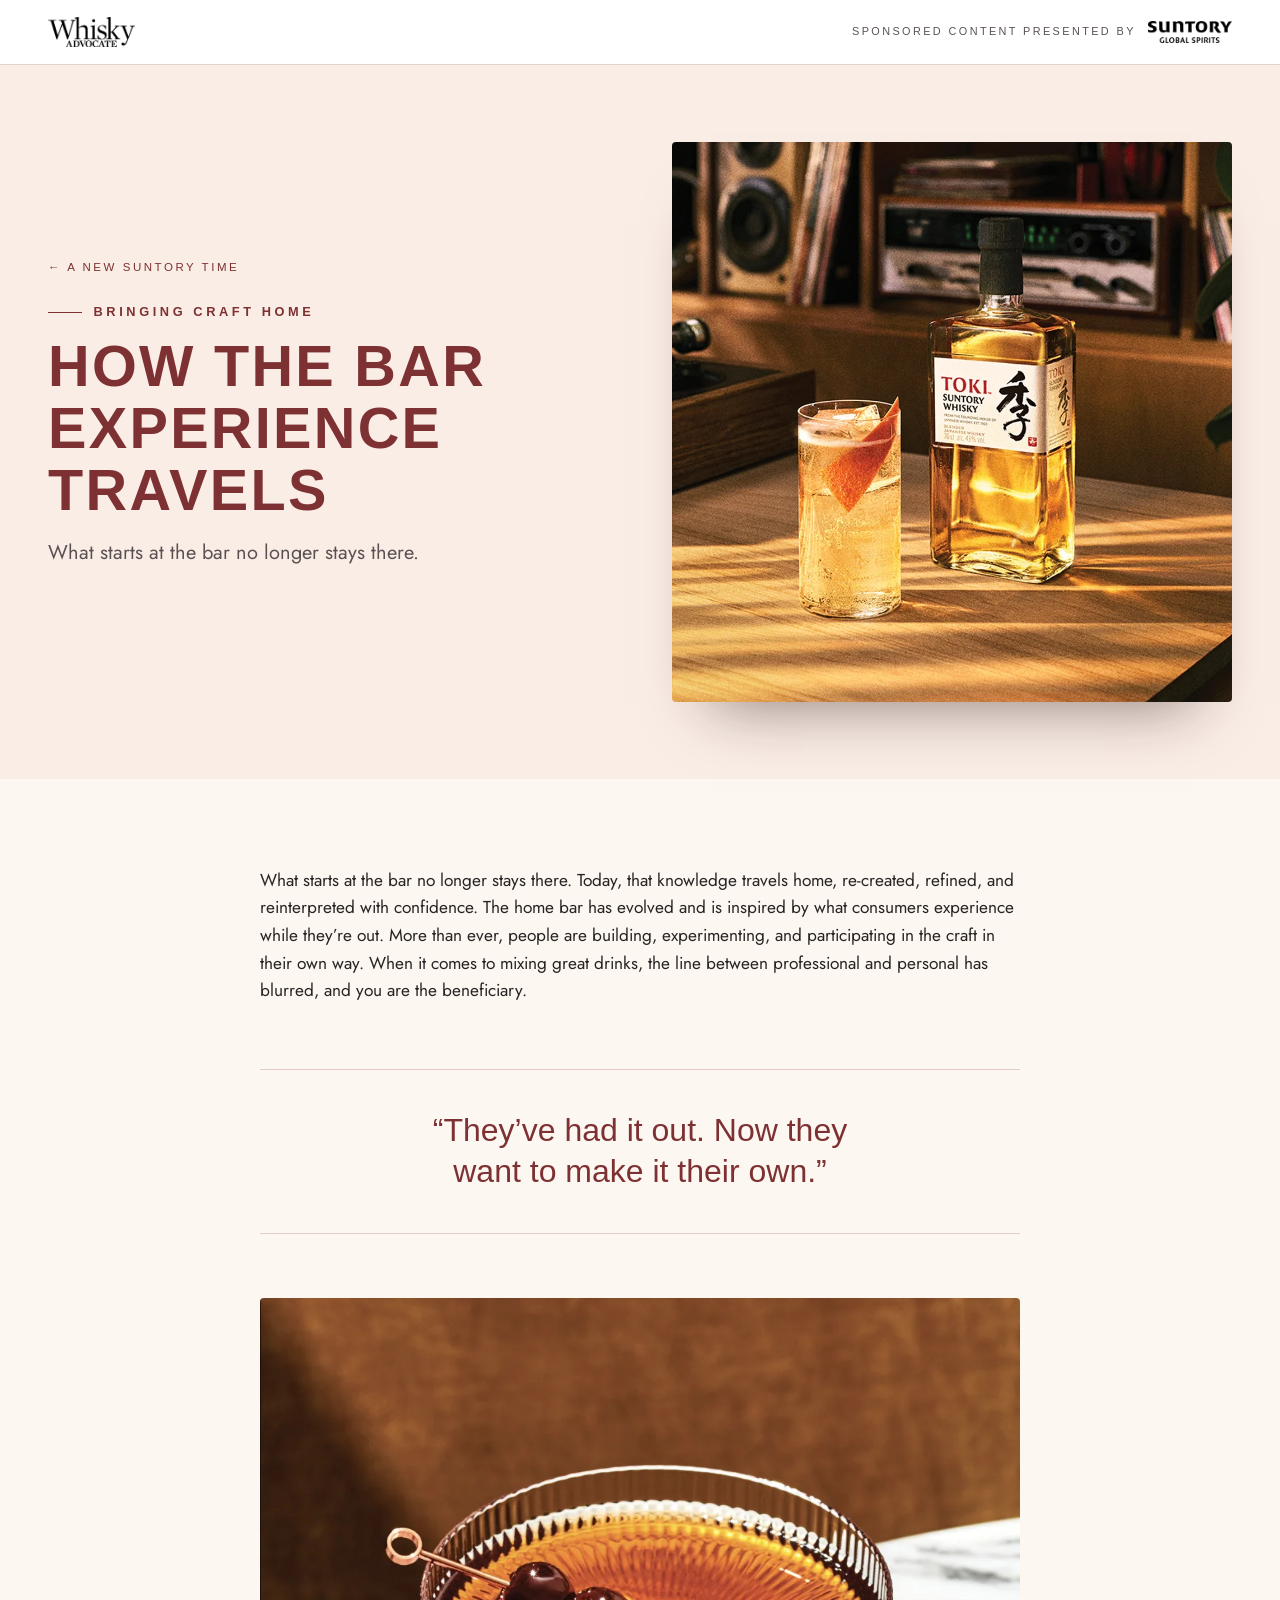
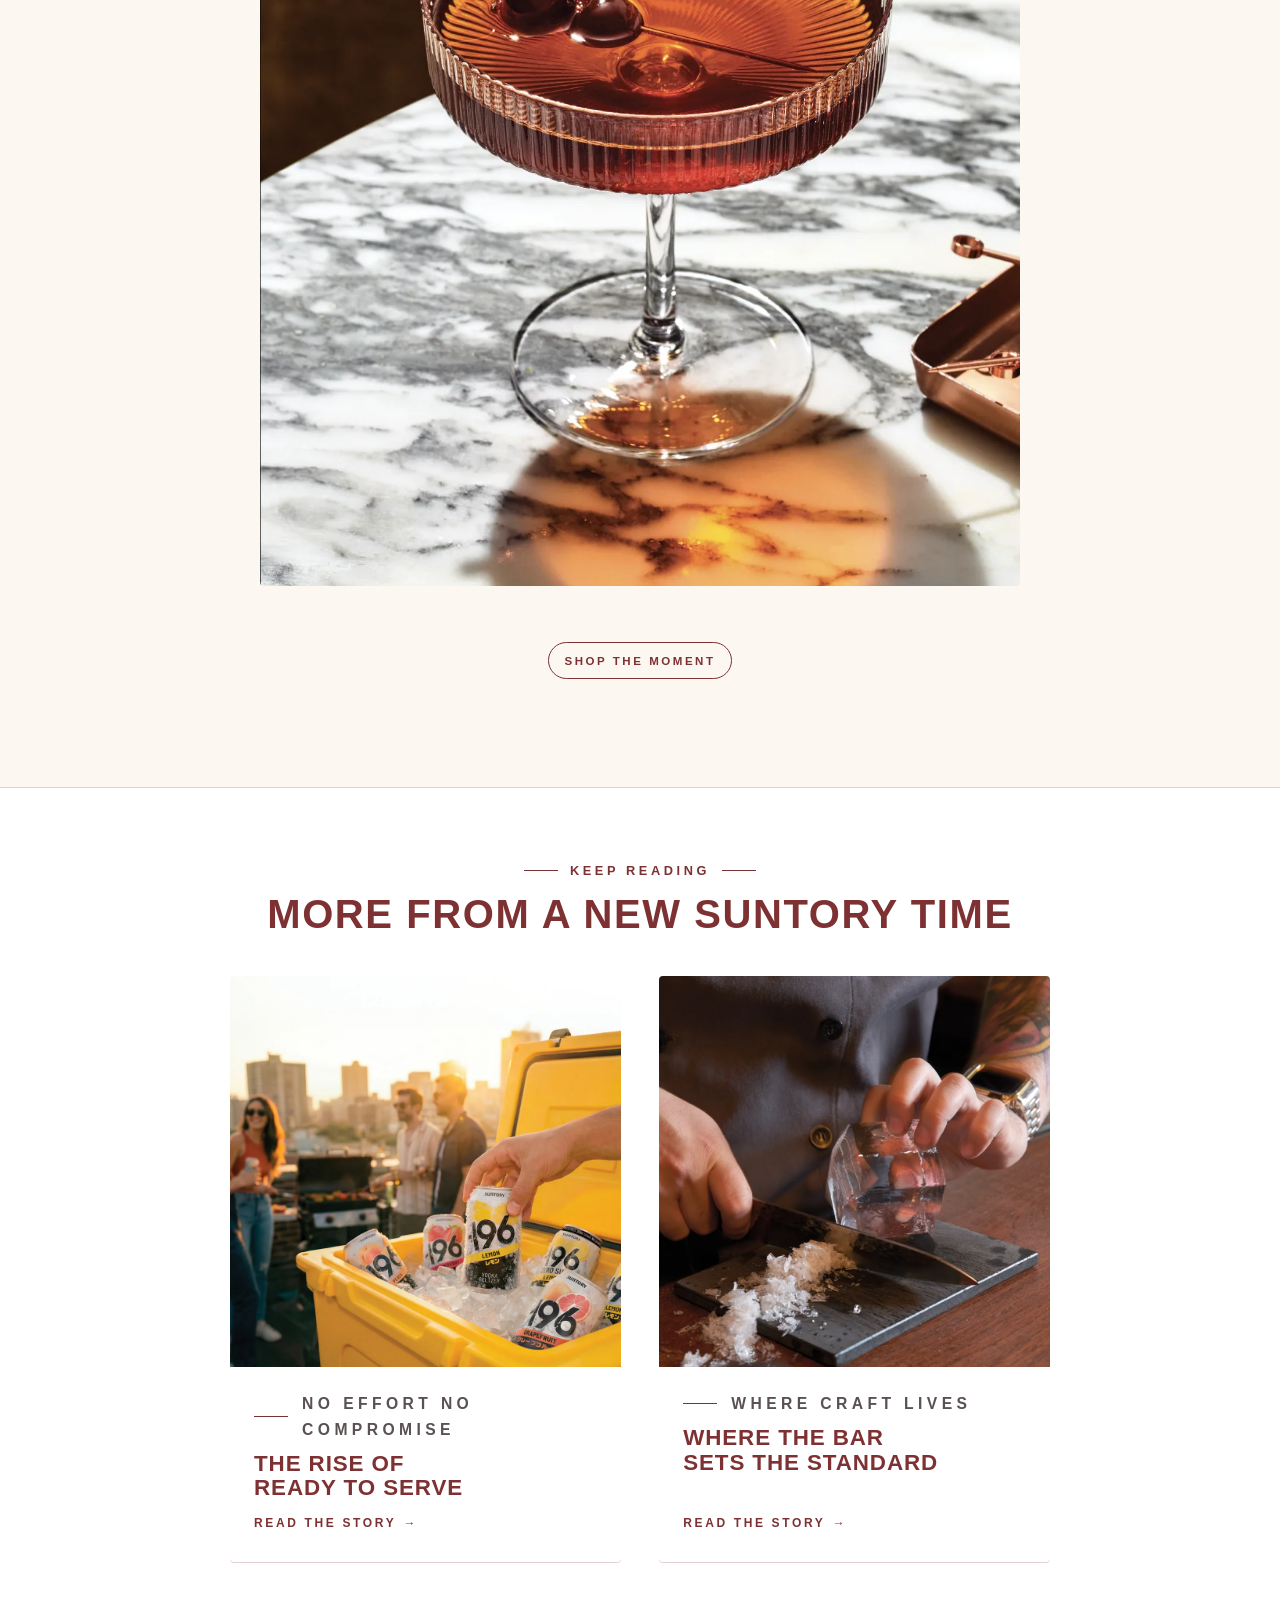
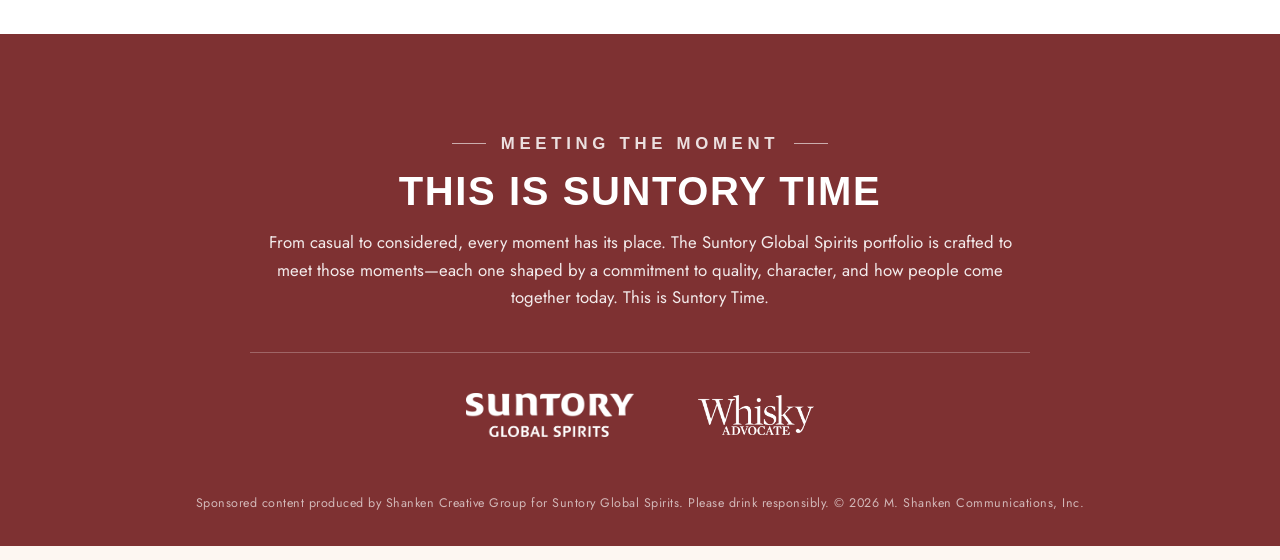
==== articles/bringing-craft-home.html @ 34906e26 "Build A New Suntory Time digital special feature for Whisky Advocate Static site for the Suntory Glo" ====
<!DOCTYPE html>
<html lang="en">
<head>
  <meta charset="utf-8">
  <meta name="viewport" content="width=device-width, initial-scale=1">
  <title>Bringing Craft Home: How the Bar Experience Travels | A New Suntory Time</title>
  <meta name="description" content="What starts at the bar no longer stays there. Today, that knowledge travels home, re-created, refined, and reinterpreted with confidence.">
  <meta property="og:title" content="Bringing Craft Home: How the Bar Experience Travels">
  <meta property="og:type" content="article">
  <meta property="og:image" content="../assets/img/articles/bringing-craft-home-cover.jpg">
  <meta name="theme-color" content="#7e3132">
  <link rel="icon" href="../assets/img/favicon.svg" type="image/svg+xml">
  <link rel="stylesheet" href="../assets/css/fonts.css">
  <link rel="stylesheet" href="../assets/css/style.css">
</head>
<body>

  <header class="topbar">
    <div class="container topbar__inner">
      <a class="topbar__brand" href="https://www.whiskyadvocate.com/" aria-label="Whisky Advocate">
        <img src="../assets/img/logos/whisky-advocate-black.png" alt="Whisky Advocate" width="800" height="275">
      </a>
      <div class="topbar__sponsor">
        <span>Sponsored content presented by</span>
        <img src="../assets/img/logos/suntory-global-spirits-black.png" alt="Suntory Global Spirits" width="800" height="209">
      </div>
    </div>
  </header>

  <main id="main">

    <section class="article-hero">
      <div class="container article-hero__grid">
        <div class="article-hero__text">
          <a class="article-hero__back" href="../index.html#stories">← A New Suntory Time</a>
          <p class="eyebrow">Bringing Craft Home</p>
          <h1>How the Bar Experience Travels</h1>
          <p class="lede">What starts at the bar no longer stays there.</p>
        </div>
        <div class="article-hero__media">
          <picture>
            <source srcset="../assets/img/articles/bringing-craft-home-cover.webp" type="image/webp">
            <img src="../assets/img/articles/bringing-craft-home-cover.jpg" width="1000" height="1000" fetchpriority="high"
                 alt="A Toki highball with an orange twist beside a bottle of Suntory Toki whisky in a warmly lit home bar.">
          </picture>
        </div>
      </div>
    </section>

    <article class="article-body">
      <div class="container--narrow">
        <p class="lede">What starts at the bar no longer stays there. Today, that knowledge travels home, re-created, refined, and reinterpreted with confidence. The home bar has evolved and is inspired by what consumers experience while they’re out. More than ever, people are building, experimenting, and participating in the craft in their own way. When it comes to mixing great drinks, the line between professional and personal has blurred, and you are the beneficiary.</p>

        <div class="pullquote reveal">
          <p>They’ve had it out. Now they want to make it their own.</p>
        </div>

        <figure class="reveal">
          <picture>
            <source srcset="../assets/img/articles/bringing-craft-home-2.webp" type="image/webp">
            <img src="../assets/img/articles/bringing-craft-home-2.jpg" width="1042" height="1218" loading="lazy"
                 alt="A Manhattan garnished with cherries in a ridged coupe on a marble counter.">
          </picture>
        </figure>

        <p style="text-align:center; margin-top:2.5rem;">
          <a class="btn btn--outline" href="../index.html#drinks">Shop the moment</a>
        </p>
      </div>
    </article>

    <section class="section section--tight more">
      <div class="container">
        <div class="more__head">
          <p class="eyebrow eyebrow--center">Keep Reading</p>
          <h2>More from A New Suntory Time</h2>
        </div>
        <div class="stories__grid">
          <a class="story" href="no-effort-no-compromise.html">
            <div class="story__media">
              <picture>
                <source srcset="../assets/img/articles/no-effort-cover.webp" type="image/webp">
                <img src="../assets/img/articles/no-effort-cover.jpg" width="1000" height="1000" loading="lazy" alt="A hand pulling a can of -196 vodka seltzer from a cooler of ice.">
              </picture>
            </div>
            <div class="story__body">
              <p class="eyebrow">No Effort No Compromise</p>
              <h3>The Rise of Ready to Serve</h3>
              <span class="story__cta">Read the story</span>
            </div>
          </a>
          <a class="story" href="where-craft-lives.html">
            <div class="story__media">
              <picture>
                <source srcset="../assets/img/articles/where-craft-lives-cover.webp" type="image/webp">
                <img src="../assets/img/articles/where-craft-lives-cover.jpg" width="1000" height="1000" loading="lazy" alt="A bartender hand-carving a block of clear ice.">
              </picture>
            </div>
            <div class="story__body">
              <p class="eyebrow">Where Craft Lives</p>
              <h3>Where the Bar Sets the Standard</h3>
              <span class="story__cta">Read the story</span>
            </div>
          </a>
        </div>
      </div>
    </section>

  </main>

  <footer class="footer">
    <div class="container">
      <div class="footer__inner">
        <p class="eyebrow eyebrow--center">Meeting the Moment</p>
        <h2>This is Suntory Time</h2>
        <p>From casual to considered, every moment has its place. The Suntory Global Spirits portfolio is crafted to meet those moments—each one shaped by a commitment to quality, character, and how people come together today. This is Suntory Time.</p>
        <div class="footer__logos">
          <img src="../assets/img/logos/suntory-global-spirits-white.png" alt="Suntory Global Spirits" width="800" height="209">
          <img class="wa" src="../assets/img/logos/whisky-advocate-white.png" alt="Whisky Advocate" width="800" height="275">
        </div>
      </div>
      <p class="footer__legal">Sponsored content produced by Shanken Creative Group for Suntory Global Spirits. Please drink responsibly. &copy; 2026 M. Shanken Communications, Inc.</p>
    </div>
  </footer>

  <script src="../assets/js/main.js" defer></script>
</body>
</html>
---- assets/css/fonts.css ----
/* Self-hosted Google Fonts (latin subset): Josefin Sans + Jost */

@font-face {
  font-family: 'Josefin Sans';
  font-style: normal;
  font-weight: 400;
  font-display: swap;
  src: url('../fonts/JosefinSans-400.woff2') format('woff2');
}

@font-face {
  font-family: 'Josefin Sans';
  font-style: normal;
  font-weight: 600;
  font-display: swap;
  src: url('../fonts/JosefinSans-600.woff2') format('woff2');
}

@font-face {
  font-family: 'Josefin Sans';
  font-style: normal;
  font-weight: 700;
  font-display: swap;
  src: url('../fonts/JosefinSans-700.woff2') format('woff2');
}

@font-face {
  font-family: 'Jost';
  font-style: italic;
  font-weight: 400;
  font-display: swap;
  src: url('../fonts/Jost-400-italic.woff2') format('woff2');
}

@font-face {
  font-family: 'Jost';
  font-style: normal;
  font-weight: 400;
  font-display: swap;
  src: url('../fonts/Jost-400.woff2') format('woff2');
}

@font-face {
  font-family: 'Jost';
  font-style: normal;
  font-weight: 500;
  font-display: swap;
  src: url('../fonts/Jost-500.woff2') format('woff2');
}
---- assets/css/style.css ----
/* ------------------------------------------------------------------
   A New Suntory Time — Whisky Advocate digital special feature
   Palette and type pulled from the header art (SGS-Dig-Header.jpg)
   ------------------------------------------------------------------ */

:root {
  --blush: #faede5;        /* header background */
  --blush-deep: #f3ded2;
  --cream: #fdf7f2;
  --white: #ffffff;
  --burgundy: #7e3132;     /* "SUNTORY TIME" title */
  --burgundy-deep: #5e2325;
  --ink: #282424;          /* subtitle */
  --ink-soft: #5a5252;
  --line: rgba(126, 49, 50, 0.22);
  --gold: #b88a44;

  --font-display: "Josefin Sans", "Futura", "Century Gothic", sans-serif;
  --font-body: "Jost", "Futura", "Helvetica Neue", Arial, sans-serif;

  --max: 1200px;
  --gutter: clamp(16px, 4vw, 48px);
  --ease: cubic-bezier(0.2, 0.7, 0.2, 1);
}

*, *::before, *::after { box-sizing: border-box; }

html { scroll-behavior: smooth; -webkit-text-size-adjust: 100%; }

body {
  margin: 0;
  background: var(--cream);
  color: var(--ink);
  font-family: var(--font-body);
  font-size: 17px;
  line-height: 1.65;
  -webkit-font-smoothing: antialiased;
  overflow-x: hidden;
}

img, picture { display: block; max-width: 100%; height: auto; }

a { color: var(--burgundy); text-decoration: none; }
a:hover { text-decoration: underline; text-underline-offset: 3px; }

:focus-visible { outline: 2px solid var(--burgundy); outline-offset: 3px; }

.container { width: min(100% - var(--gutter) * 2, var(--max)); margin-inline: auto; }
.container--narrow { width: min(100% - var(--gutter) * 2, 760px); margin-inline: auto; }

.visually-hidden {
  position: absolute !important; width: 1px; height: 1px; overflow: hidden;
  clip: rect(0 0 0 0); clip-path: inset(50%); white-space: nowrap;
}

/* ---------- Type ---------- */

.eyebrow {
  font-family: var(--font-display);
  font-weight: 700;
  font-size: 0.8rem;
  letter-spacing: 0.28em;
  text-transform: uppercase;
  color: var(--burgundy);
  margin: 0 0 0.75rem;
  display: flex;
  align-items: center;
  gap: 0.9em;
}
.eyebrow::before {
  content: ""; width: 34px; height: 1px; background: var(--burgundy); flex: none;
}
.eyebrow--center { justify-content: center; }
.eyebrow--center::after {
  content: ""; width: 34px; height: 1px; background: var(--burgundy); flex: none;
}

h1, h2, h3 {
  font-family: var(--font-display);
  font-weight: 700;
  line-height: 1.08;
  letter-spacing: 0.04em;
  text-transform: uppercase;
  color: var(--burgundy);
  margin: 0 0 1rem;
  text-wrap: balance;
}
h1 { font-size: clamp(2rem, 5vw, 3.6rem); }
h2 { font-size: clamp(1.6rem, 3.4vw, 2.5rem); }
h3 { font-size: clamp(1.15rem, 2vw, 1.4rem); }

p { margin: 0 0 1.15em; }
.lede { font-size: clamp(1.05rem, 1.6vw, 1.25rem); line-height: 1.6; color: var(--ink); }

.callout {
  font-family: var(--font-display);
  font-size: clamp(1.15rem, 2.2vw, 1.55rem);
  line-height: 1.35;
  color: var(--burgundy);
  border-left: 3px solid var(--burgundy);
  padding-left: 1.25rem;
  margin: 2rem 0;
}

/* ---------- Top bar ---------- */

.topbar {
  background: var(--white);
  border-bottom: 1px solid var(--line);
  position: sticky; top: 0; z-index: 50;
}
.topbar__inner {
  display: flex; align-items: center; justify-content: space-between;
  gap: 1rem; min-height: 64px;
}
.topbar__brand img { height: 30px; width: auto; }
.topbar__sponsor {
  display: flex; align-items: center; gap: 0.75rem;
  font-family: var(--font-display); font-size: 0.68rem; letter-spacing: 0.22em;
  text-transform: uppercase; color: var(--ink-soft);
}
.topbar__sponsor img { height: 22px; width: auto; }
@media (max-width: 560px) {
  .topbar__sponsor span { display: none; }
  .topbar__brand img { height: 24px; }
}

/* ---------- Hero ---------- */

.hero { background: var(--blush); }
.hero__art { width: 100%; }
.hero__art img { width: 100%; height: auto; }
.hero__text { display: none; }

@media (max-width: 720px) {
  .hero { display: grid; }
  .hero__text {
    display: block; text-align: center;
    padding: 2.5rem var(--gutter) 1.25rem;
  }
  .hero__text .eyebrow { justify-content: center; }
  .hero__text .eyebrow::after { content: ""; width: 34px; height: 1px; background: var(--burgundy); }
  .hero__text h1 { font-size: clamp(2.3rem, 11vw, 3.4rem); letter-spacing: 0.06em; margin-bottom: 0.6rem; }
  .hero__text p { font-family: var(--font-display); font-size: 1.02rem; color: var(--ink); margin: 0; }
  .hero__art { aspect-ratio: 4 / 3; overflow: hidden; }
  .hero__art picture { height: 100%; }
  .hero__art img { width: 100%; height: 100%; object-fit: cover; object-position: 100% 55%; }
}

/* ---------- Sections ---------- */

.section { padding: clamp(3.5rem, 8vw, 7rem) 0; }
.section--tight { padding: clamp(2.5rem, 6vw, 4.5rem) 0; }
.section--blush { background: var(--blush); }
.section--white { background: var(--white); }

.intro { background: var(--white); }
.intro__grid {
  display: grid; grid-template-columns: minmax(0, 1.05fr) minmax(0, 0.95fr);
  gap: clamp(2rem, 6vw, 5rem); align-items: start;
}
.intro__media { position: sticky; top: 96px; }
.intro__media img { border-radius: 4px; width: 100%; }
.intro__copy p { color: var(--ink-soft); }
.intro__copy p.lede { color: var(--ink); }
@media (max-width: 860px) {
  .intro__grid { grid-template-columns: 1fr; }
  .intro__media { position: static; order: -1; }
}

/* Trend feature rows (image + copy) */

.feature {
  display: grid; grid-template-columns: minmax(0, 1.15fr) minmax(0, 0.85fr);
  gap: clamp(2rem, 5vw, 4.5rem); align-items: center;
}
.feature + .feature { margin-top: clamp(3.5rem, 8vw, 7rem); }
.feature--flip .feature__media { order: 2; }
.feature__media img { width: 100%; border-radius: 4px; box-shadow: 0 30px 60px -40px rgba(40, 20, 20, 0.5); }
.feature__copy p { color: var(--ink-soft); font-size: 1.02rem; }
.feature__copy p:last-child { margin-bottom: 0; }
@media (max-width: 860px) {
  .feature, .feature--flip { grid-template-columns: 1fr; }
  .feature--flip .feature__media { order: 0; }
}

/* ---------- Article grid ---------- */

.stories__head { text-align: center; max-width: 720px; margin: 0 auto clamp(2rem, 5vw, 3.5rem); }
.stories__grid {
  display: grid; grid-template-columns: repeat(3, minmax(0, 1fr));
  gap: clamp(1.25rem, 3vw, 2.5rem);
}
@media (max-width: 860px) { .stories__grid { grid-template-columns: 1fr; max-width: 520px; margin-inline: auto; } }

.story {
  display: flex; flex-direction: column; background: var(--white);
  border-radius: 4px; overflow: hidden; color: inherit; text-decoration: none;
  box-shadow: 0 1px 0 var(--line);
  transition: transform 0.45s var(--ease), box-shadow 0.45s var(--ease);
}
.story:hover, .story:focus-visible { text-decoration: none; transform: translateY(-6px); box-shadow: 0 30px 50px -30px rgba(94, 35, 37, 0.45); }
.story__media { aspect-ratio: 1; overflow: hidden; }
.story__media img { width: 100%; height: 100%; object-fit: cover; transition: transform 1.2s var(--ease); }
.story:hover .story__media img { transform: scale(1.04); }
.story__body { padding: 1.5rem 1.5rem 1.75rem; display: flex; flex-direction: column; gap: 0.35rem; flex: 1; }
.story__body .eyebrow { margin-bottom: 0.25rem; }
.story__body h3 { margin: 0 0 0.5rem; }
.story__body p { color: var(--ink-soft); font-size: 0.98rem; margin: 0 0 1rem; }
.story__cta {
  margin-top: auto; font-family: var(--font-display); font-weight: 700; font-size: 0.75rem;
  letter-spacing: 0.22em; text-transform: uppercase; color: var(--burgundy);
  display: inline-flex; align-items: center; gap: 0.6em;
}
.story__cta::after { content: "→"; transition: transform 0.3s var(--ease); }
.story:hover .story__cta::after { transform: translateX(4px); }

/* ---------- Drinks for Every Moment ---------- */

.drinks { background: var(--blush); }
.drinks__head { text-align: center; max-width: 720px; margin: 0 auto clamp(2rem, 5vw, 3.5rem); }
.drinks__head p { color: var(--ink-soft); }
.drinks__hint {
  font-family: var(--font-display); font-size: 0.7rem; letter-spacing: 0.22em; text-transform: uppercase;
  color: var(--burgundy); opacity: 0.8; margin-top: 1rem;
}
.drinks__grid {
  display: grid; grid-template-columns: repeat(4, minmax(0, 1fr));
  gap: clamp(0.85rem, 2vw, 1.5rem);
}
@media (max-width: 1000px) { .drinks__grid { grid-template-columns: repeat(3, minmax(0, 1fr)); } }
@media (max-width: 640px)  { .drinks__grid { grid-template-columns: repeat(2, minmax(0, 1fr)); } }

.drink {
  position: relative; background: var(--white); border-radius: 4px; overflow: hidden;
  display: flex; flex-direction: column;
  box-shadow: 0 1px 0 var(--line);
  transition: transform 0.45s var(--ease), box-shadow 0.45s var(--ease);
}
.drink:hover, .drink.is-open { transform: translateY(-4px); box-shadow: 0 30px 50px -30px rgba(94, 35, 37, 0.5); }
.drink__media { position: relative; aspect-ratio: 4 / 5; background: var(--white); overflow: hidden; }
.drink__media img {
  position: absolute; top: 7%; left: 8%; width: 84%; height: 88%;
  object-fit: contain; object-position: center bottom; transition: transform 0.9s var(--ease);
}
.drink:hover .drink__media img, .drink.is-open .drink__media img { transform: scale(1.03); }
.drink__label {
  flex: 1; display: flex; flex-direction: column; justify-content: center;
  padding: 0.9rem 1rem 1.1rem; text-align: center; margin: 0;
  transition: opacity 0.3s var(--ease);
  font-family: var(--font-display); font-weight: 700; font-size: 0.82rem;
  letter-spacing: 0.14em; text-transform: uppercase; color: var(--burgundy);
  border-top: 1px solid var(--line);
}
.drink__label small {
  display: block; font-weight: 400; letter-spacing: 0.08em; text-transform: none;
  font-family: var(--font-body); font-size: 0.85rem; color: var(--ink-soft); margin-top: 0.15rem;
}

/* The hover overlay: copy + shop link */
.drink__toggle {
  position: absolute; inset: 0; width: 100%; height: 100%;
  background: transparent; border: 0; padding: 0; margin: 0; cursor: pointer;
  z-index: 2; color: transparent; font: inherit;
}
.drink__toggle:focus-visible { outline: 3px solid var(--burgundy); outline-offset: -3px; }

.drink__reveal {
  position: absolute; inset: 0; z-index: 3;
  background: rgba(94, 35, 37, 0.96);
  color: var(--white);
  padding: clamp(1rem, 2.4vw, 1.6rem);
  display: flex; flex-direction: column; justify-content: flex-end; gap: 0.7rem;
  opacity: 0; transform: translateY(12px);
  transition: opacity 0.4s var(--ease), transform 0.5s var(--ease);
  pointer-events: none;
}
.drink__reveal h3 {
  color: var(--white); font-size: clamp(0.95rem, 1.5vw, 1.15rem); margin: 0 0 0.25rem; letter-spacing: 0.08em;
}
.drink__reveal p { font-size: clamp(0.82rem, 1.2vw, 0.95rem); line-height: 1.5; margin: 0; color: rgba(255, 255, 255, 0.92); }
.drink__reveal .btn { align-self: flex-start; margin-top: 0.35rem; }
.drink__note { font-size: 0.72rem; opacity: 0.75; letter-spacing: 0.04em; margin: 0; }

@media (hover: hover) and (pointer: fine) {
  .drink:hover .drink__reveal, .drink:focus-within .drink__reveal { opacity: 1; transform: none; pointer-events: auto; }
  .drink:hover .drink__label, .drink:focus-within .drink__label { opacity: 0; }
}
.drink.is-open .drink__label { opacity: 0; }
.drink.is-open .drink__reveal { opacity: 1; transform: none; pointer-events: auto; }
.drink.is-open .drink__toggle { z-index: 4; background: transparent; } /* tap again to close */
.drink.is-open .drink__reveal { z-index: 5; }
.drink.is-open .drink__reveal .btn { position: relative; z-index: 6; }
.drink.is-open .drink__close {
  display: grid;
}
.drink__close {
  display: none; position: absolute; top: 0.6rem; right: 0.6rem; z-index: 7;
  width: 32px; height: 32px; place-items: center; border-radius: 50%;
  background: rgba(255, 255, 255, 0.16); color: var(--white); border: 0; cursor: pointer; font-size: 1.1rem; line-height: 1;
}

.btn {
  display: inline-flex; align-items: center; gap: 0.6em;
  font-family: var(--font-display); font-weight: 700; font-size: 0.72rem;
  letter-spacing: 0.22em; text-transform: uppercase;
  padding: 0.75em 1.35em 0.6em; border-radius: 999px;
  background: var(--white); color: var(--burgundy); border: 1px solid var(--white);
  transition: background 0.3s var(--ease), color 0.3s var(--ease);
}
.btn:hover { background: transparent; color: var(--white); text-decoration: none; }
.btn--outline { background: transparent; color: var(--burgundy); border-color: var(--burgundy); }
.btn--outline:hover { background: var(--burgundy); color: var(--white); }

/* ---------- Footer ---------- */

.footer { background: var(--burgundy); color: var(--white); }
.footer .eyebrow { color: rgba(255, 255, 255, 0.85); }
.footer .eyebrow::before, .footer .eyebrow::after { background: rgba(255, 255, 255, 0.6); }
.footer h2 { color: var(--white); }
.footer__inner { text-align: center; max-width: 780px; margin-inline: auto; padding: clamp(3.5rem, 8vw, 6rem) 0 clamp(2.5rem, 5vw, 3.5rem); }
.footer__inner p { color: rgba(255, 255, 255, 0.9); font-size: 1.05rem; }
.footer__logos {
  display: flex; flex-wrap: wrap; justify-content: center; align-items: center; gap: clamp(1.5rem, 5vw, 4rem);
  margin-top: 2.5rem; padding-top: 2.5rem; border-top: 1px solid rgba(255, 255, 255, 0.25);
}
.footer__logos img { height: 44px; width: auto; }
.footer__logos img.wa { height: 40px; }
.footer__legal {
  text-align: center; font-size: 0.78rem; color: rgba(255, 255, 255, 0.65);
  padding: 0 0 2rem; letter-spacing: 0.04em;
}
.footer__legal a { color: rgba(255, 255, 255, 0.85); }

/* ---------- Article pages ---------- */

.article-hero { background: var(--blush); }
.article-hero__grid {
  display: grid; grid-template-columns: minmax(0, 1fr) minmax(0, 1fr);
  align-items: center; gap: clamp(2rem, 5vw, 4rem);
  padding: clamp(2.5rem, 6vw, 5rem) 0;
}
.article-hero__media img { width: 100%; aspect-ratio: 1; object-fit: cover; border-radius: 4px; box-shadow: 0 40px 60px -40px rgba(40, 20, 20, 0.55); }
.article-hero__text .lede { color: var(--ink-soft); }
.article-hero__back {
  font-family: var(--font-display); font-size: 0.72rem; letter-spacing: 0.22em; text-transform: uppercase;
  display: inline-flex; gap: 0.5em; align-items: center; margin-bottom: 1.5rem;
}
@media (max-width: 860px) {
  .article-hero__grid { grid-template-columns: 1fr; }
  .article-hero__media { order: -1; }
}

.article-body { padding: clamp(3rem, 7vw, 5.5rem) 0; }
.article-body p { color: var(--ink-soft); font-size: 1.08rem; }
.article-body p.lede { color: var(--ink); }
.article-body h2 { font-size: clamp(1.4rem, 2.6vw, 1.9rem); margin-top: 2.5rem; }
.article-body h3 { margin-top: 2rem; }
.article-body figure { margin: clamp(2rem, 5vw, 3.5rem) 0; }
.article-body figure img { width: 100%; border-radius: 4px; }
.article-body figcaption {
  font-family: var(--font-display); font-size: 0.7rem; letter-spacing: 0.2em; text-transform: uppercase;
  color: var(--ink-soft); margin-top: 0.75rem;
}
.article-body .figure-pair {
  display: grid; grid-template-columns: 1fr 1fr; gap: clamp(1rem, 3vw, 2rem); margin: clamp(2rem, 5vw, 3.5rem) 0;
}
.article-body .figure-pair figure { margin: 0; }
.article-body .figure-pair img { aspect-ratio: 1; object-fit: cover; }
@media (max-width: 640px) { .article-body .figure-pair { grid-template-columns: 1fr; } }

.pullquote {
  margin: clamp(2.5rem, 6vw, 4rem) 0; padding: clamp(1.5rem, 4vw, 2.5rem) 0;
  border-top: 1px solid var(--line); border-bottom: 1px solid var(--line); text-align: center;
}
.pullquote p {
  font-family: var(--font-display); font-size: clamp(1.35rem, 3vw, 2rem); line-height: 1.3;
  color: var(--burgundy); margin: 0; text-wrap: balance;
}
.pullquote p::before { content: "“"; } .pullquote p::after { content: "”"; }

.article-body .flavors {
  list-style: none; padding: 0; margin: 0.5rem 0 0; display: flex; flex-wrap: wrap; gap: 0.5rem;
}
.article-body .flavors li {
  font-family: var(--font-display); font-size: 0.72rem; letter-spacing: 0.16em; text-transform: uppercase;
  color: var(--burgundy); border: 1px solid var(--line); border-radius: 999px; padding: 0.55em 0.9em 0.4em;
}

.more { background: var(--white); border-top: 1px solid var(--line); }
.more__head { text-align: center; margin-bottom: clamp(1.5rem, 4vw, 2.5rem); }
.more .stories__grid { grid-template-columns: repeat(2, minmax(0, 1fr)); max-width: 820px; margin-inline: auto; }
@media (max-width: 640px) { .more .stories__grid { grid-template-columns: 1fr; max-width: 520px; } }

.cta-band { background: var(--blush); text-align: center; }
.cta-band p { color: var(--ink-soft); max-width: 560px; margin-inline: auto; }

/* ---------- Motion ---------- */

.reveal { opacity: 0; transform: translateY(18px); transition: opacity 0.9s var(--ease), transform 0.9s var(--ease); }
.reveal.is-visible { opacity: 1; transform: none; }
@media (prefers-reduced-motion: reduce) {
  html { scroll-behavior: auto; }
  .reveal { opacity: 1; transform: none; transition: none; }
  * { transition-duration: 0.01ms !important; }
}
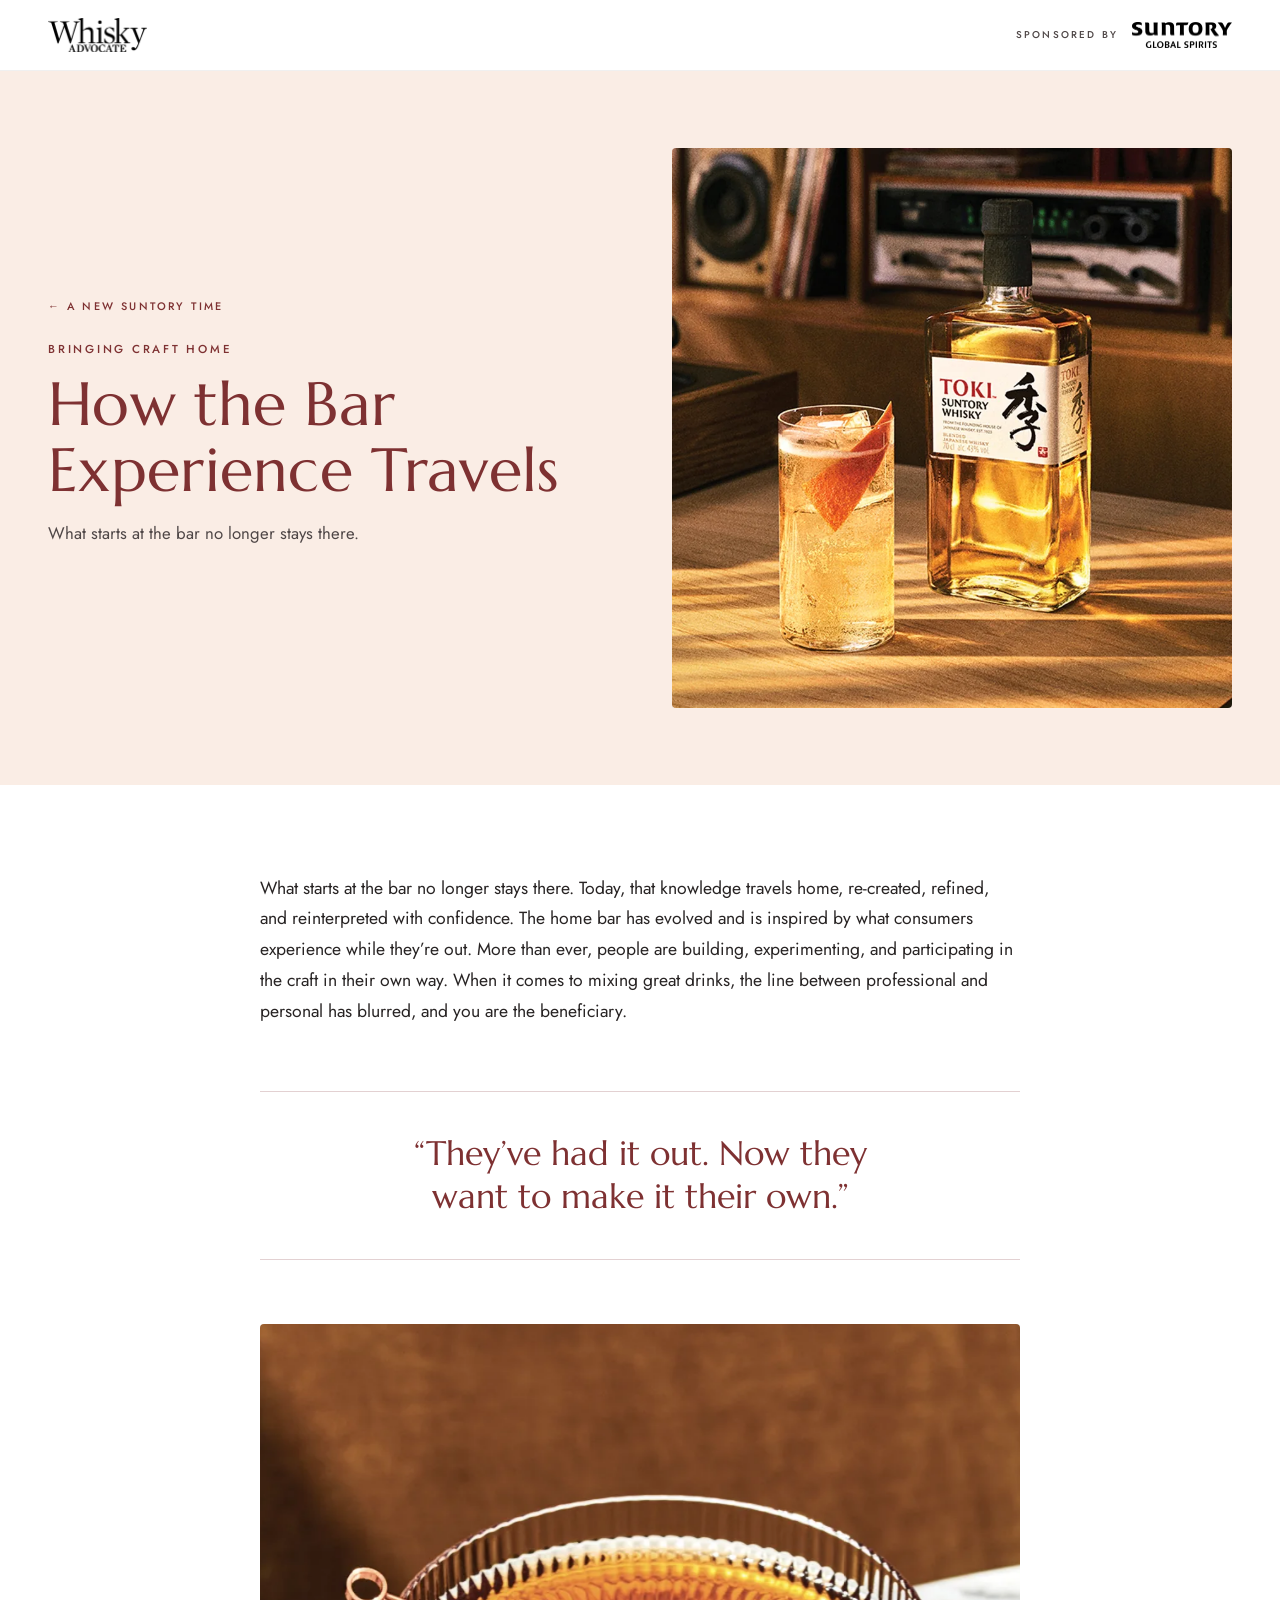
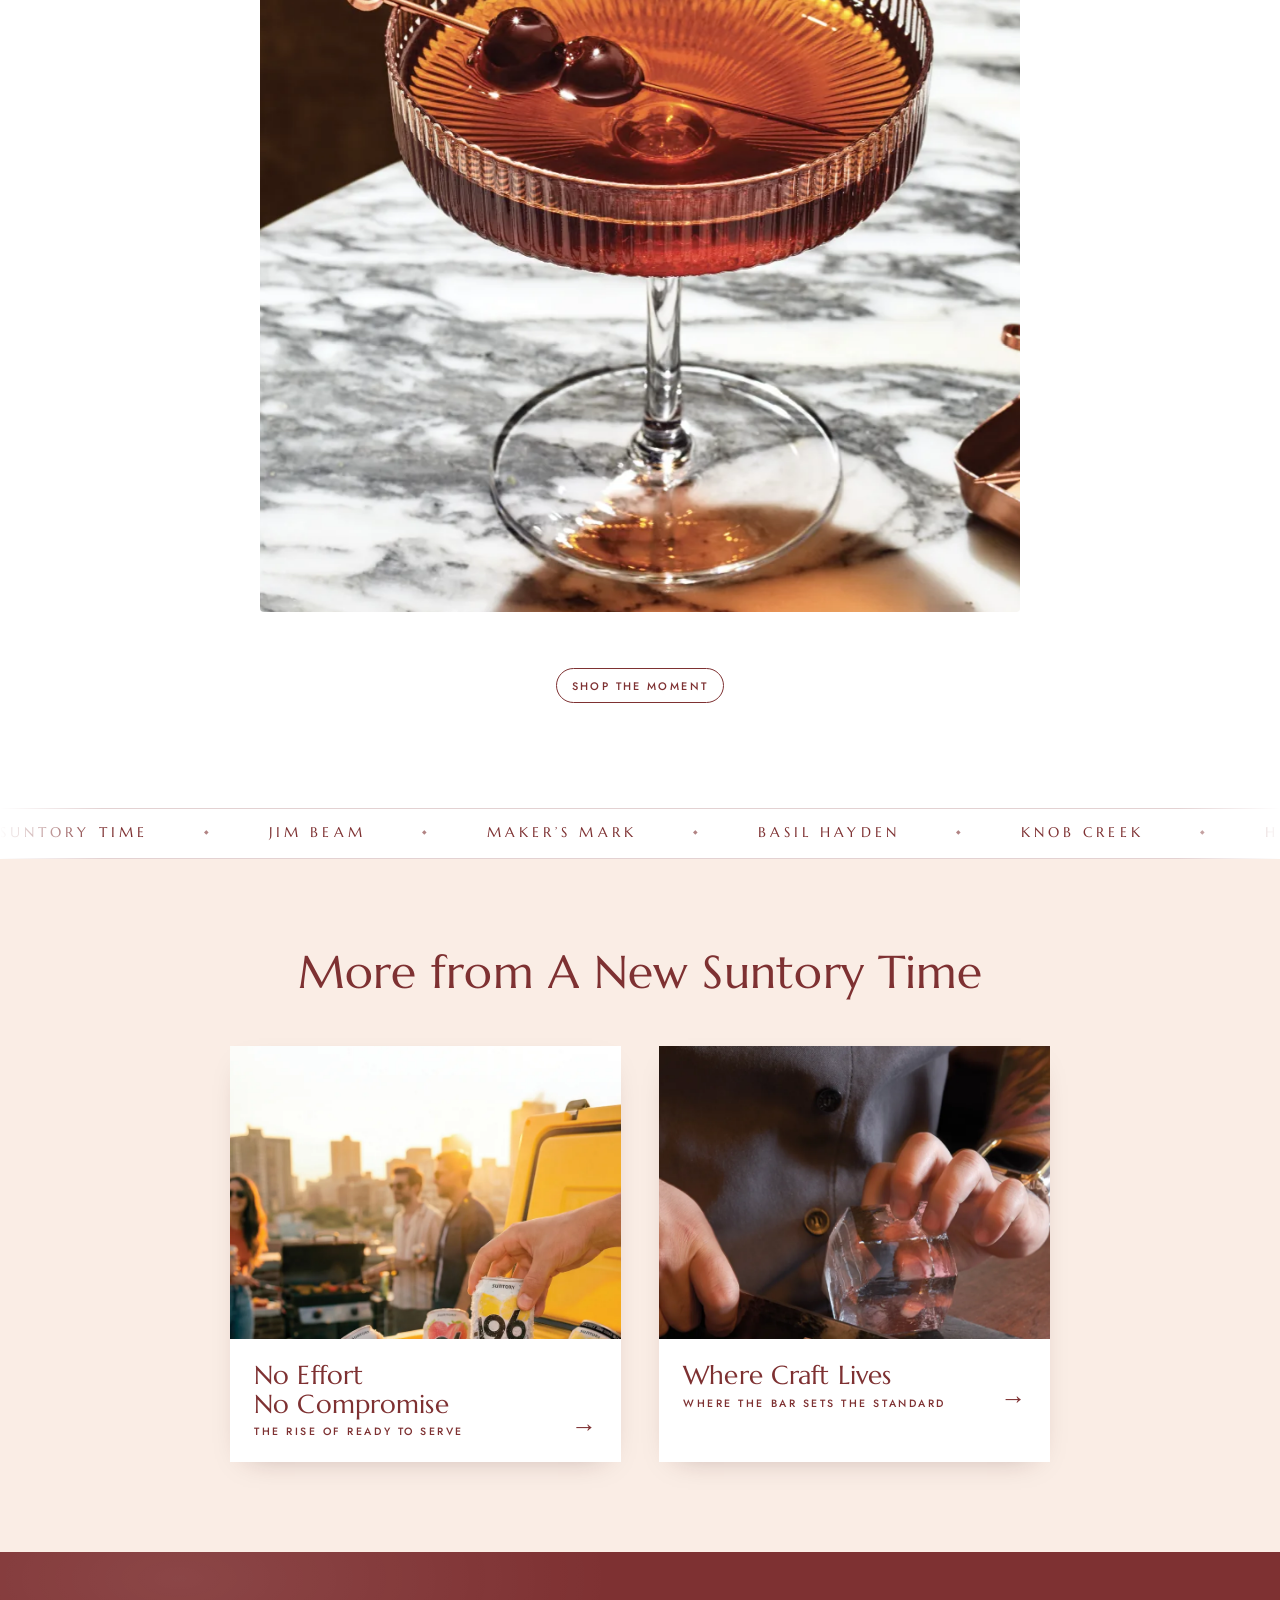
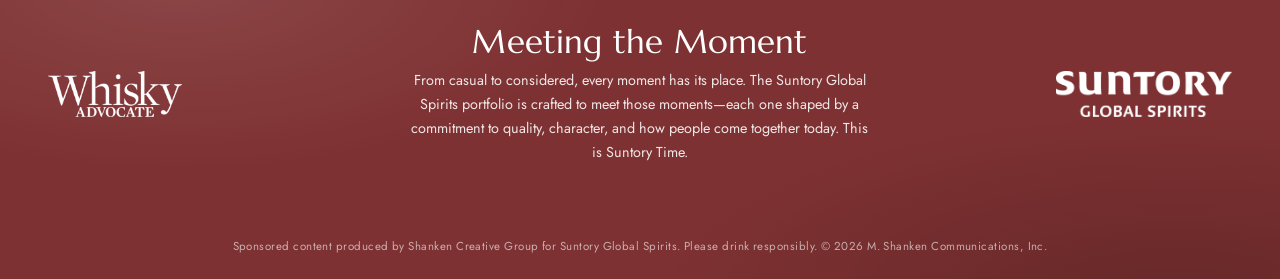
==== commit c15e735b: "Match mockup layout and add WebGL hero, parallax, and motion layer Layout now follows SGS Digital De" ====
--- a/articles/bringing-craft-home.html
+++ b/articles/bringing-craft-home.html
@@ -2,6 +2,7 @@
 <html lang="en">
 <head>
   <meta charset="utf-8">
+  <script>document.documentElement.classList.add('js');</script>
   <meta name="viewport" content="width=device-width, initial-scale=1">
   <title>Bringing Craft Home: How the Bar Experience Travels | A New Suntory Time</title>
   <meta name="description" content="What starts at the bar no longer stays there. Today, that knowledge travels home, re-created, refined, and reinterpreted with confidence.">
@@ -15,13 +16,16 @@
 </head>
 <body>
 
+  <div class="curtain" aria-hidden="true"><span class="curtain__mark">Suntory Time</span></div>
+  <div class="progress" aria-hidden="true"></div>
+
   <header class="topbar">
     <div class="container topbar__inner">
       <a class="topbar__brand" href="https://www.whiskyadvocate.com/" aria-label="Whisky Advocate">
         <img src="../assets/img/logos/whisky-advocate-black.png" alt="Whisky Advocate" width="800" height="275">
       </a>
       <div class="topbar__sponsor">
-        <span>Sponsored content presented by</span>
+        <span>Sponsored by</span>
         <img src="../assets/img/logos/suntory-global-spirits-black.png" alt="Suntory Global Spirits" width="800" height="209">
       </div>
     </div>
@@ -31,13 +35,13 @@
 
     <section class="article-hero">
       <div class="container article-hero__grid">
-        <div class="article-hero__text">
+        <div class="article-hero__text reveal">
           <a class="article-hero__back" href="../index.html#stories">← A New Suntory Time</a>
-          <p class="eyebrow">Bringing Craft Home</p>
-          <h1>How the Bar Experience Travels</h1>
+          <p class="label">Bringing Craft Home</p>
+          <h1 data-split>How the Bar Experience Travels</h1>
           <p class="lede">What starts at the bar no longer stays there.</p>
         </div>
-        <div class="article-hero__media">
+        <div class="article-hero__media wipe" data-parallax="0.08">
           <picture>
             <source srcset="../assets/img/articles/bringing-craft-home-cover.webp" type="image/webp">
             <img src="../assets/img/articles/bringing-craft-home-cover.jpg" width="1000" height="1000" fetchpriority="high"
@@ -55,7 +59,7 @@
           <p>They’ve had it out. Now they want to make it their own.</p>
         </div>
 
-        <figure class="reveal">
+        <figure class="reveal wipe" data-parallax="0.10">
           <picture>
             <source srcset="../assets/img/articles/bringing-craft-home-2.webp" type="image/webp">
             <img src="../assets/img/articles/bringing-craft-home-2.jpg" width="1042" height="1218" loading="lazy"
@@ -69,37 +73,44 @@
       </div>
     </article>
 
+  <div class="marquee marquee--light" aria-hidden="true">
+    <div class="marquee__track"><span>Suntory Time</span><span>Jim Beam</span><span>Maker’s Mark</span><span>Basil Hayden</span><span>Knob Creek</span><span>Hibiki</span><span>Toki</span><span>Roku</span><span>Haku</span><span>Laphroaig</span><span>Hornitos</span><span>-196</span><span>On The Rocks</span><span>Sipsmith</span><span>Suntory Time</span><span>Jim Beam</span><span>Maker’s Mark</span><span>Basil Hayden</span><span>Knob Creek</span><span>Hibiki</span><span>Toki</span><span>Roku</span><span>Haku</span><span>Laphroaig</span><span>Hornitos</span><span>-196</span><span>On The Rocks</span><span>Sipsmith</span></div>
+  </div>
+
     <section class="section section--tight more">
       <div class="container">
-        <div class="more__head">
-          <p class="eyebrow eyebrow--center">Keep Reading</p>
-          <h2>More from A New Suntory Time</h2>
+        <div class="more__head reveal">
+          <h2 data-split class="section-title">More from A New Suntory Time</h2>
         </div>
         <div class="stories__grid">
           <a class="story" href="no-effort-no-compromise.html">
-            <div class="story__media">
+            <div class="story__media" data-parallax="0.08">
               <picture>
                 <source srcset="../assets/img/articles/no-effort-cover.webp" type="image/webp">
                 <img src="../assets/img/articles/no-effort-cover.jpg" width="1000" height="1000" loading="lazy" alt="A hand pulling a can of -196 vodka seltzer from a cooler of ice.">
               </picture>
             </div>
             <div class="story__body">
-              <p class="eyebrow">No Effort No Compromise</p>
-              <h3>The Rise of Ready to Serve</h3>
-              <span class="story__cta">Read the story</span>
+              <div>
+                <h3>No Effort No Compromise</h3>
+                <p class="label">The Rise of Ready to Serve</p>
+              </div>
+              <span class="story__arrow" aria-hidden="true">→</span>
             </div>
           </a>
           <a class="story" href="where-craft-lives.html">
-            <div class="story__media">
+            <div class="story__media" data-parallax="0.08">
               <picture>
                 <source srcset="../assets/img/articles/where-craft-lives-cover.webp" type="image/webp">
                 <img src="../assets/img/articles/where-craft-lives-cover.jpg" width="1000" height="1000" loading="lazy" alt="A bartender hand-carving a block of clear ice.">
               </picture>
             </div>
             <div class="story__body">
-              <p class="eyebrow">Where Craft Lives</p>
-              <h3>Where the Bar Sets the Standard</h3>
-              <span class="story__cta">Read the story</span>
+              <div>
+                <h3>Where Craft Lives</h3>
+                <p class="label">Where the Bar Sets the Standard</p>
+              </div>
+              <span class="story__arrow" aria-hidden="true">→</span>
             </div>
           </a>
         </div>
@@ -110,13 +121,16 @@
 
   <footer class="footer">
     <div class="container">
-      <div class="footer__inner">
-        <p class="eyebrow eyebrow--center">Meeting the Moment</p>
-        <h2>This is Suntory Time</h2>
-        <p>From casual to considered, every moment has its place. The Suntory Global Spirits portfolio is crafted to meet those moments—each one shaped by a commitment to quality, character, and how people come together today. This is Suntory Time.</p>
-        <div class="footer__logos">
+      <div class="footer__grid reveal">
+        <div class="footer__logo footer__logo--left">
+          <img src="../assets/img/logos/whisky-advocate-white.png" alt="Whisky Advocate" width="800" height="275">
+        </div>
+        <div class="footer__copy">
+          <h2 data-split>Meeting the Moment</h2>
+          <p>From casual to considered, every moment has its place. The Suntory Global Spirits portfolio is crafted to meet those moments—each one shaped by a commitment to quality, character, and how people come together today. This is Suntory Time.</p>
+        </div>
+        <div class="footer__logo footer__logo--right">
           <img src="../assets/img/logos/suntory-global-spirits-white.png" alt="Suntory Global Spirits" width="800" height="209">
-          <img class="wa" src="../assets/img/logos/whisky-advocate-white.png" alt="Whisky Advocate" width="800" height="275">
         </div>
       </div>
       <p class="footer__legal">Sponsored content produced by Shanken Creative Group for Suntory Global Spirits. Please drink responsibly. &copy; 2026 M. Shanken Communications, Inc.</p>
@@ -124,5 +138,6 @@
   </footer>
 
   <script src="../assets/js/main.js" defer></script>
+  <script src="../assets/js/motion.js" defer></script>
 </body>
 </html>
--- a/assets/css/fonts.css
+++ b/assets/css/fonts.css
@@ -1,35 +1,11 @@
-/* Self-hosted Google Fonts (latin subset): Josefin Sans + Jost */
+/* Self-hosted Google Fonts (latin subset): Marcellus (display) + Jost (body) */
 
 @font-face {
-  font-family: 'Josefin Sans';
+  font-family: 'Marcellus';
   font-style: normal;
   font-weight: 400;
   font-display: swap;
-  src: url('../fonts/JosefinSans-400.woff2') format('woff2');
-}
-
-@font-face {
-  font-family: 'Josefin Sans';
-  font-style: normal;
-  font-weight: 600;
-  font-display: swap;
-  src: url('../fonts/JosefinSans-600.woff2') format('woff2');
-}
-
-@font-face {
-  font-family: 'Josefin Sans';
-  font-style: normal;
-  font-weight: 700;
-  font-display: swap;
-  src: url('../fonts/JosefinSans-700.woff2') format('woff2');
-}
-
-@font-face {
-  font-family: 'Jost';
-  font-style: italic;
-  font-weight: 400;
-  font-display: swap;
-  src: url('../fonts/Jost-400-italic.woff2') format('woff2');
+  src: url('../fonts/Marcellus-400.woff2') format('woff2');
 }
 
 @font-face {
@@ -47,3 +23,11 @@
   font-display: swap;
   src: url('../fonts/Jost-500.woff2') format('woff2');
 }
+
+@font-face {
+  font-family: 'Jost';
+  font-style: italic;
+  font-weight: 400;
+  font-display: swap;
+  src: url('../fonts/Jost-400-italic.woff2') format('woff2');
+}
--- a/assets/css/style.css
+++ b/assets/css/style.css
@@ -1,406 +1,361 @@
 /* ------------------------------------------------------------------
    A New Suntory Time — Whisky Advocate digital special feature
-   Palette and type pulled from the header art (SGS-Dig-Header.jpg)
+   Layout follows "SGS Digital Design-V4"; palette and type follow the
+   header art (SGS-Dig-Header.jpg).
    ------------------------------------------------------------------ */
 
 :root {
-  --blush: #faede5;        /* header background */
-  --blush-deep: #f3ded2;
+  --blush: #faede5;
+  --blush-deep: #f4e1d6;
   --cream: #fdf7f2;
   --white: #ffffff;
-  --burgundy: #7e3132;     /* "SUNTORY TIME" title */
+  --burgundy: #7e3132;
   --burgundy-deep: #5e2325;
-  --ink: #282424;          /* subtitle */
-  --ink-soft: #5a5252;
+  --ink: #282424;
+  --ink-soft: #4f4747;
   --line: rgba(126, 49, 50, 0.22);
-  --gold: #b88a44;
-
-  --font-display: "Josefin Sans", "Futura", "Century Gothic", sans-serif;
+
+  --font-display: "Marcellus", "Didot", "Bodoni MT", Georgia, serif;
   --font-body: "Jost", "Futura", "Helvetica Neue", Arial, sans-serif;
 
   --max: 1200px;
   --gutter: clamp(16px, 4vw, 48px);
   --ease: cubic-bezier(0.2, 0.7, 0.2, 1);
+  --ease-out: cubic-bezier(0.16, 1, 0.3, 1);
 }
 
 *, *::before, *::after { box-sizing: border-box; }
-
 html { scroll-behavior: smooth; -webkit-text-size-adjust: 100%; }
-
 body {
-  margin: 0;
-  background: var(--cream);
-  color: var(--ink);
-  font-family: var(--font-body);
-  font-size: 17px;
-  line-height: 1.65;
-  -webkit-font-smoothing: antialiased;
-  overflow-x: hidden;
-}
-
+  margin: 0; background: var(--white); color: var(--ink);
+  font-family: var(--font-body); font-size: 16px; line-height: 1.6;
+  -webkit-font-smoothing: antialiased; overflow-x: hidden;
+}
 img, picture { display: block; max-width: 100%; height: auto; }
-
 a { color: var(--burgundy); text-decoration: none; }
 a:hover { text-decoration: underline; text-underline-offset: 3px; }
-
 :focus-visible { outline: 2px solid var(--burgundy); outline-offset: 3px; }
 
 .container { width: min(100% - var(--gutter) * 2, var(--max)); margin-inline: auto; }
 .container--narrow { width: min(100% - var(--gutter) * 2, 760px); margin-inline: auto; }
-
-.visually-hidden {
-  position: absolute !important; width: 1px; height: 1px; overflow: hidden;
-  clip: rect(0 0 0 0); clip-path: inset(50%); white-space: nowrap;
-}
+.visually-hidden { position: absolute !important; width: 1px; height: 1px; overflow: hidden; clip: rect(0 0 0 0); clip-path: inset(50%); white-space: nowrap; }
 
 /* ---------- Type ---------- */
 
+h1, h2, h3 {
+  font-family: var(--font-display); font-weight: 400; line-height: 1.08;
+  letter-spacing: 0.005em; color: var(--burgundy); margin: 0 0 1rem; text-wrap: balance;
+}
+h1 { font-size: clamp(2.2rem, 5vw, 3.8rem); }
+h2 { font-size: clamp(1.9rem, 3.6vw, 2.9rem); }
+h3 { font-size: clamp(1.3rem, 2.2vw, 1.7rem); }
+p { margin: 0 0 1em; }
+
+.label {
+  font-family: var(--font-body); font-weight: 500; font-size: 0.72rem;
+  letter-spacing: 0.24em; text-transform: uppercase; color: var(--burgundy); margin: 0;
+}
 .eyebrow {
-  font-family: var(--font-display);
-  font-weight: 700;
-  font-size: 0.8rem;
-  letter-spacing: 0.28em;
-  text-transform: uppercase;
-  color: var(--burgundy);
-  margin: 0 0 0.75rem;
-  display: flex;
-  align-items: center;
-  gap: 0.9em;
-}
-.eyebrow::before {
-  content: ""; width: 34px; height: 1px; background: var(--burgundy); flex: none;
-}
-.eyebrow--center { justify-content: center; }
-.eyebrow--center::after {
-  content: ""; width: 34px; height: 1px; background: var(--burgundy); flex: none;
-}
-
-h1, h2, h3 {
-  font-family: var(--font-display);
-  font-weight: 700;
-  line-height: 1.08;
-  letter-spacing: 0.04em;
-  text-transform: uppercase;
-  color: var(--burgundy);
-  margin: 0 0 1rem;
-  text-wrap: balance;
-}
-h1 { font-size: clamp(2rem, 5vw, 3.6rem); }
-h2 { font-size: clamp(1.6rem, 3.4vw, 2.5rem); }
-h3 { font-size: clamp(1.15rem, 2vw, 1.4rem); }
-
-p { margin: 0 0 1.15em; }
-.lede { font-size: clamp(1.05rem, 1.6vw, 1.25rem); line-height: 1.6; color: var(--ink); }
-
-.callout {
-  font-family: var(--font-display);
-  font-size: clamp(1.15rem, 2.2vw, 1.55rem);
-  line-height: 1.35;
-  color: var(--burgundy);
-  border-left: 3px solid var(--burgundy);
-  padding-left: 1.25rem;
-  margin: 2rem 0;
-}
+  display: flex; align-items: center; justify-content: center; gap: 1.2rem;
+  font-family: var(--font-body); font-weight: 500; font-size: 0.8rem;
+  letter-spacing: 0.3em; text-transform: uppercase; color: var(--burgundy); margin: 0;
+}
+.eyebrow::before, .eyebrow::after { content: ""; flex: 0 0 clamp(40px, 8vw, 120px); height: 1px; background: var(--burgundy); opacity: 0.6; }
+.eyebrow--left { justify-content: flex-start; }
+.eyebrow--left::after { display: none; }
+.eyebrow--left::before { flex-basis: 34px; }
+
+.section-title { text-align: center; margin: 0 0 clamp(1.5rem, 4vw, 3rem); }
+.copy p { font-size: 0.98rem; line-height: 1.7; color: var(--ink-soft); }
+.copy p:last-child { margin-bottom: 0; }
 
 /* ---------- Top bar ---------- */
 
-.topbar {
-  background: var(--white);
-  border-bottom: 1px solid var(--line);
-  position: sticky; top: 0; z-index: 50;
-}
-.topbar__inner {
-  display: flex; align-items: center; justify-content: space-between;
-  gap: 1rem; min-height: 64px;
-}
-.topbar__brand img { height: 30px; width: auto; }
-.topbar__sponsor {
-  display: flex; align-items: center; gap: 0.75rem;
-  font-family: var(--font-display); font-size: 0.68rem; letter-spacing: 0.22em;
-  text-transform: uppercase; color: var(--ink-soft);
-}
-.topbar__sponsor img { height: 22px; width: auto; }
-@media (max-width: 560px) {
-  .topbar__sponsor span { display: none; }
-  .topbar__brand img { height: 24px; }
-}
-
-/* ---------- Hero ---------- */
-
-.hero { background: var(--blush); }
-.hero__art { width: 100%; }
-.hero__art img { width: 100%; height: auto; }
-.hero__text { display: none; }
-
-@media (max-width: 720px) {
-  .hero { display: grid; }
-  .hero__text {
-    display: block; text-align: center;
-    padding: 2.5rem var(--gutter) 1.25rem;
+.topbar { background: var(--white); position: sticky; top: 0; z-index: 50; border-bottom: 1px solid rgba(0, 0, 0, 0.06); }
+.topbar__inner { display: flex; align-items: center; justify-content: space-between; gap: 1rem; min-height: 70px; }
+.topbar__brand img { height: 34px; width: auto; }
+.topbar__sponsor { display: flex; align-items: center; gap: 0.9rem; }
+.topbar__sponsor span { font-size: 0.62rem; letter-spacing: 0.22em; text-transform: uppercase; color: var(--ink-soft); font-weight: 500; }
+.topbar__sponsor img { height: 26px; width: auto; }
+@media (max-width: 560px) { .topbar__sponsor span { display: none; } .topbar__brand img { height: 26px; } .topbar__sponsor img { height: 22px; } }
+
+/* ---------- Hero (contained, as in the mock) ---------- */
+
+.hero-wrap { padding: clamp(0.75rem, 2vw, 1.5rem) 0 0; background: var(--white); }
+.hero {
+  position: relative; overflow: hidden; isolation: isolate;
+  background: var(--blush);
+  background-image: radial-gradient(60% 80% at 20% 30%, rgba(255, 246, 236, 0.9), transparent 70%),
+                    radial-gradient(50% 70% at 85% 80%, rgba(246, 214, 180, 0.55), transparent 70%);
+  aspect-ratio: 16 / 6; min-height: 380px;
+  display: grid; grid-template-columns: minmax(0, 0.9fr) minmax(0, 1.1fr);
+  align-items: end; column-gap: clamp(1rem, 3vw, 3rem);
+}
+.hero__gl { position: absolute; inset: 0; width: 100%; height: 100%; z-index: 0; opacity: 0; transition: opacity 1.4s var(--ease); }
+.hero__gl.is-live { opacity: 1; }
+.hero__text {
+  position: relative; z-index: 1; align-self: center;
+  padding: 2rem 0 2rem clamp(1.5rem, 5%, 4rem);
+  display: flex; flex-direction: column; align-items: flex-start; gap: 1.6rem;
+}
+.hero__lockup { margin: 0; width: 100%; max-width: 560px; }
+.hero__lockup img { width: 100%; height: auto; }
+.hero__cue {
+  display: inline-flex; align-items: center; gap: 0.9em;
+  font-family: var(--font-body); font-weight: 500; font-size: 0.7rem; letter-spacing: 0.28em; text-transform: uppercase; color: var(--burgundy);
+}
+.hero__cue::after { content: ""; width: 1px; height: 36px; background: currentColor; opacity: 0.6; animation: cue 2.2s var(--ease) infinite; }
+.hero__cue:hover { text-decoration: none; }
+@keyframes cue { 0% { transform: scaleY(0); transform-origin: top; } 45% { transform: scaleY(1); transform-origin: top; } 55% { transform: scaleY(1); transform-origin: bottom; } 100% { transform: scaleY(0); transform-origin: bottom; } }
+
+.hero__art { position: relative; z-index: 1; align-self: end; }
+.hero__art picture, .hero__art img { width: 100%; height: auto; display: block; }
+.hero__art img {
+  mix-blend-mode: multiply;
+  -webkit-mask-image: linear-gradient(to right, transparent 0, #000 18%);
+          mask-image: linear-gradient(to right, transparent 0, #000 18%);
+}
+
+.js .hero__lockup img, .js .hero__cue, .js .hero__art { opacity: 0; }
+.is-ready .hero__lockup img { animation: heroRise 1.3s var(--ease-out) 0.15s forwards; }
+.is-ready .hero__cue        { animation: heroFade 1.0s var(--ease) 1.0s forwards; }
+.is-ready .hero__art        { animation: heroArt 1.6s var(--ease-out) 0.35s forwards; }
+@keyframes heroRise { from { opacity: 0; transform: translateY(28px); filter: blur(6px); } to { opacity: 1; transform: none; filter: blur(0); } }
+@keyframes heroFade { from { opacity: 0; transform: translateY(10px); } to { opacity: 1; transform: none; } }
+@keyframes heroArt  { from { opacity: 0; transform: translateX(40px) scale(1.04); } to { opacity: 1; transform: none; } }
+
+@media (max-width: 860px) {
+  .hero { aspect-ratio: auto; min-height: 0; grid-template-columns: 1fr; }
+  .hero__text { align-items: center; text-align: center; padding: 2.5rem 1.25rem 1.5rem; gap: 1.2rem; }
+  .hero__lockup { max-width: 480px; }
+  .hero__art img {
+    -webkit-mask-image: linear-gradient(to bottom, transparent 0, #000 12%);
+            mask-image: linear-gradient(to bottom, transparent 0, #000 12%);
   }
-  .hero__text .eyebrow { justify-content: center; }
-  .hero__text .eyebrow::after { content: ""; width: 34px; height: 1px; background: var(--burgundy); }
-  .hero__text h1 { font-size: clamp(2.3rem, 11vw, 3.4rem); letter-spacing: 0.06em; margin-bottom: 0.6rem; }
-  .hero__text p { font-family: var(--font-display); font-size: 1.02rem; color: var(--ink); margin: 0; }
-  .hero__art { aspect-ratio: 4 / 3; overflow: hidden; }
-  .hero__art picture { height: 100%; }
-  .hero__art img { width: 100%; height: 100%; object-fit: cover; object-position: 100% 55%; }
-}
+}
+
+/* ---------- Curtain, progress ---------- */
+
+.curtain { display: none; }
+.js .curtain {
+  display: grid; position: fixed; inset: 0; z-index: 200; background: var(--burgundy);
+  place-items: center; color: var(--blush);
+  transition: transform 1.1s cubic-bezier(0.77, 0, 0.18, 1);
+}
+.curtain__mark { font-family: var(--font-display); letter-spacing: 0.35em; text-transform: uppercase; font-size: 0.95rem; opacity: 0; animation: heroFade 0.8s var(--ease) 0.1s forwards; }
+.curtain.is-done { transform: translateY(-101%); }
+.curtain.is-done .curtain__mark { animation: none; opacity: 0; transition: opacity 0.3s; }
+.progress { position: fixed; top: 0; left: 0; right: 0; height: 3px; z-index: 120; background: var(--burgundy); transform-origin: left; transform: scaleX(0); }
+
+/* ---------- Marquee (runway strip) ---------- */
+
+.marquee {
+  background: var(--burgundy); color: var(--blush); overflow: hidden; padding: 0.85rem 0; margin-top: clamp(0.75rem, 2vw, 1.5rem);
+  -webkit-mask-image: linear-gradient(to right, transparent, #000 8%, #000 92%, transparent);
+          mask-image: linear-gradient(to right, transparent, #000 8%, #000 92%, transparent);
+}
+.marquee--light { background: var(--white); color: var(--burgundy); border-top: 1px solid var(--line); border-bottom: 1px solid var(--line); margin: 0; }
+.marquee__track {
+  display: flex; width: max-content; gap: 3.5rem; padding-right: 3.5rem; animation: marquee 48s linear infinite;
+  font-family: var(--font-display); font-size: 0.85rem; letter-spacing: 0.3em; text-transform: uppercase; white-space: nowrap;
+}
+.marquee:hover .marquee__track { animation-play-state: paused; }
+.marquee__track span { display: inline-flex; align-items: center; gap: 3.5rem; }
+.marquee__track span::after { content: "◆"; font-size: 0.45em; opacity: 0.6; }
+@keyframes marquee { to { transform: translateX(-50%); } }
 
 /* ---------- Sections ---------- */
 
-.section { padding: clamp(3.5rem, 8vw, 7rem) 0; }
-.section--tight { padding: clamp(2.5rem, 6vw, 4.5rem) 0; }
+.section { padding: clamp(3rem, 7vw, 6rem) 0; }
 .section--blush { background: var(--blush); }
-.section--white { background: var(--white); }
-
-.intro { background: var(--white); }
-.intro__grid {
-  display: grid; grid-template-columns: minmax(0, 1.05fr) minmax(0, 0.95fr);
-  gap: clamp(2rem, 6vw, 5rem); align-items: start;
-}
-.intro__media { position: sticky; top: 96px; }
-.intro__media img { border-radius: 4px; width: 100%; }
-.intro__copy p { color: var(--ink-soft); }
+
+/* Intro: image with caption box + copy */
+.intro__grid { display: grid; grid-template-columns: minmax(0, 1fr) minmax(0, 1.05fr); gap: clamp(2rem, 5vw, 4.5rem); align-items: center; }
+.intro__media { position: relative; }
+.intro__media img { width: 100%; }
+.intro__caption {
+  position: absolute; left: 50%; top: 50%; transform: translate(-50%, -50%);
+  background: var(--burgundy); color: var(--blush); text-align: center;
+  font-family: var(--font-display); font-size: clamp(1rem, 1.6vw, 1.35rem); line-height: 1.25;
+  padding: 1.1rem 1.6rem; width: min(78%, 300px); z-index: 2;
+  box-shadow: 0 20px 40px -20px rgba(60, 20, 20, 0.6);
+}
+.intro__copy p { font-size: 0.95rem; line-height: 1.7; color: var(--ink-soft); }
 .intro__copy p.lede { color: var(--ink); }
+.intro__copy .callout { font-family: var(--font-display); font-size: 1.15rem; color: var(--burgundy); line-height: 1.4; }
+@media (max-width: 860px) { .intro__grid { grid-template-columns: 1fr; } .intro__media { max-width: 560px; margin-inline: auto; width: 100%; } }
+
+/* Stories divider eyebrow */
+.divider { padding: 0 0 clamp(1.5rem, 3vw, 2.5rem); }
+
+/* Full-bleed 50/50 trend rows with the title over the photo */
+.row { display: grid; grid-template-columns: 1fr 1fr; min-height: clamp(420px, 44vw, 620px); background: var(--blush); }
+.row--flip .row__media { order: 2; }
+.row__media { position: relative; overflow: hidden; }
+.row__media img { position: absolute; inset: 0; width: 100%; height: 100%; object-fit: cover; }
+.row__title {
+  position: absolute; z-index: 2; left: clamp(1.5rem, 5%, 4rem); right: clamp(1.5rem, 5%, 4rem);
+  color: var(--white); text-shadow: 0 2px 30px rgba(0, 0, 0, 0.35);
+}
+.row__title--top { top: clamp(1.5rem, 6%, 4rem); }
+.row__title--bottom { bottom: clamp(1.5rem, 6%, 4rem); }
+.row__title--dark { color: var(--burgundy); text-shadow: none; }
+.row__title h2 { color: inherit; font-size: clamp(2.2rem, 4.4vw, 3.9rem); line-height: 1; margin: 0 0 0.6rem; max-width: 9em; }
+.row__title .label { color: inherit; opacity: 0.95; }
+.row__media::after { content: ""; position: absolute; inset: 0; z-index: 1; background: linear-gradient(to top, rgba(20, 8, 8, 0.45), transparent 55%); pointer-events: none; }
+.row__media--light::after { display: none; }
+.row__media--light img { object-position: 0% 50%; }
+.row__copy { display: flex; align-items: center; padding: clamp(2.5rem, 6vw, 5rem) clamp(1.5rem, 7%, 6rem); }
+.row__copy p { font-size: 0.98rem; line-height: 1.75; color: var(--ink-soft); margin: 0; max-width: 34em; }
 @media (max-width: 860px) {
-  .intro__grid { grid-template-columns: 1fr; }
-  .intro__media { position: static; order: -1; }
-}
-
-/* Trend feature rows (image + copy) */
-
-.feature {
-  display: grid; grid-template-columns: minmax(0, 1.15fr) minmax(0, 0.85fr);
-  gap: clamp(2rem, 5vw, 4.5rem); align-items: center;
-}
-.feature + .feature { margin-top: clamp(3.5rem, 8vw, 7rem); }
-.feature--flip .feature__media { order: 2; }
-.feature__media img { width: 100%; border-radius: 4px; box-shadow: 0 30px 60px -40px rgba(40, 20, 20, 0.5); }
-.feature__copy p { color: var(--ink-soft); font-size: 1.02rem; }
-.feature__copy p:last-child { margin-bottom: 0; }
-@media (max-width: 860px) {
-  .feature, .feature--flip { grid-template-columns: 1fr; }
-  .feature--flip .feature__media { order: 0; }
-}
-
-/* ---------- Article grid ---------- */
-
-.stories__head { text-align: center; max-width: 720px; margin: 0 auto clamp(2rem, 5vw, 3.5rem); }
-.stories__grid {
-  display: grid; grid-template-columns: repeat(3, minmax(0, 1fr));
-  gap: clamp(1.25rem, 3vw, 2.5rem);
-}
+  .row, .row--flip { grid-template-columns: 1fr; min-height: 0; }
+  .row--flip .row__media { order: 0; }
+  .row__media { aspect-ratio: 4 / 3; }
+  .row__copy { padding: 2rem var(--gutter) 2.5rem; }
+}
+
+/* ---------- Story cards ---------- */
+
+.stories__grid { display: grid; grid-template-columns: repeat(3, minmax(0, 1fr)); gap: clamp(1.25rem, 3vw, 2.5rem); }
 @media (max-width: 860px) { .stories__grid { grid-template-columns: 1fr; max-width: 520px; margin-inline: auto; } }
-
 .story {
-  display: flex; flex-direction: column; background: var(--white);
-  border-radius: 4px; overflow: hidden; color: inherit; text-decoration: none;
-  box-shadow: 0 1px 0 var(--line);
-  transition: transform 0.45s var(--ease), box-shadow 0.45s var(--ease);
-}
-.story:hover, .story:focus-visible { text-decoration: none; transform: translateY(-6px); box-shadow: 0 30px 50px -30px rgba(94, 35, 37, 0.45); }
-.story__media { aspect-ratio: 1; overflow: hidden; }
-.story__media img { width: 100%; height: 100%; object-fit: cover; transition: transform 1.2s var(--ease); }
-.story:hover .story__media img { transform: scale(1.04); }
-.story__body { padding: 1.5rem 1.5rem 1.75rem; display: flex; flex-direction: column; gap: 0.35rem; flex: 1; }
-.story__body .eyebrow { margin-bottom: 0.25rem; }
-.story__body h3 { margin: 0 0 0.5rem; }
-.story__body p { color: var(--ink-soft); font-size: 0.98rem; margin: 0 0 1rem; }
-.story__cta {
-  margin-top: auto; font-family: var(--font-display); font-weight: 700; font-size: 0.75rem;
-  letter-spacing: 0.22em; text-transform: uppercase; color: var(--burgundy);
-  display: inline-flex; align-items: center; gap: 0.6em;
-}
-.story__cta::after { content: "→"; transition: transform 0.3s var(--ease); }
-.story:hover .story__cta::after { transform: translateX(4px); }
+  display: flex; flex-direction: column; background: var(--white); color: inherit; text-decoration: none;
+  box-shadow: 0 10px 30px -18px rgba(60, 20, 20, 0.35);
+  transition: transform 0.5s var(--ease-out), box-shadow 0.5s var(--ease-out);
+}
+.story:hover, .story:focus-visible { text-decoration: none; transform: translateY(-6px); box-shadow: 0 34px 50px -30px rgba(94, 35, 37, 0.5); }
+.story__media { aspect-ratio: 4 / 3; overflow: hidden; }
+.story__media img { width: 100%; height: 100%; object-fit: cover; }
+.story__body { padding: 1.4rem 1.5rem 1.4rem; display: grid; grid-template-columns: 1fr auto; column-gap: 1rem; align-items: end; }
+.story__body h3 { margin: 0 0 0.4rem; font-size: clamp(1.35rem, 2vw, 1.75rem); line-height: 1.1; }
+.story__body .label { font-size: 0.66rem; line-height: 1.5; }
+.story__arrow { font-size: 1.6rem; line-height: 1; color: var(--burgundy); transition: transform 0.4s var(--ease-out); }
+.story:hover .story__arrow { transform: translateX(6px); }
 
 /* ---------- Drinks for Every Moment ---------- */
 
-.drinks { background: var(--blush); }
-.drinks__head { text-align: center; max-width: 720px; margin: 0 auto clamp(2rem, 5vw, 3.5rem); }
-.drinks__head p { color: var(--ink-soft); }
-.drinks__hint {
-  font-family: var(--font-display); font-size: 0.7rem; letter-spacing: 0.22em; text-transform: uppercase;
-  color: var(--burgundy); opacity: 0.8; margin-top: 1rem;
-}
-.drinks__grid {
-  display: grid; grid-template-columns: repeat(4, minmax(0, 1fr));
-  gap: clamp(0.85rem, 2vw, 1.5rem);
-}
+.drinks { background: var(--white); }
+.drinks__hint { text-align: center; margin: -1rem 0 2.5rem; font-size: 0.68rem; letter-spacing: 0.24em; text-transform: uppercase; color: var(--ink-soft); font-weight: 500; }
+.drinks__grid { display: grid; grid-template-columns: repeat(4, minmax(0, 1fr)); gap: clamp(1rem, 3vw, 2.5rem) clamp(0.75rem, 2vw, 1.5rem); list-style: none; padding: 0; margin: 0; }
 @media (max-width: 1000px) { .drinks__grid { grid-template-columns: repeat(3, minmax(0, 1fr)); } }
 @media (max-width: 640px)  { .drinks__grid { grid-template-columns: repeat(2, minmax(0, 1fr)); } }
 
-.drink {
-  position: relative; background: var(--white); border-radius: 4px; overflow: hidden;
-  display: flex; flex-direction: column;
-  box-shadow: 0 1px 0 var(--line);
-  transition: transform 0.45s var(--ease), box-shadow 0.45s var(--ease);
-}
-.drink:hover, .drink.is-open { transform: translateY(-4px); box-shadow: 0 30px 50px -30px rgba(94, 35, 37, 0.5); }
-.drink__media { position: relative; aspect-ratio: 4 / 5; background: var(--white); overflow: hidden; }
-.drink__media img {
-  position: absolute; top: 7%; left: 8%; width: 84%; height: 88%;
-  object-fit: contain; object-position: center bottom; transition: transform 0.9s var(--ease);
-}
-.drink:hover .drink__media img, .drink.is-open .drink__media img { transform: scale(1.03); }
-.drink__label {
-  flex: 1; display: flex; flex-direction: column; justify-content: center;
-  padding: 0.9rem 1rem 1.1rem; text-align: center; margin: 0;
-  transition: opacity 0.3s var(--ease);
-  font-family: var(--font-display); font-weight: 700; font-size: 0.82rem;
-  letter-spacing: 0.14em; text-transform: uppercase; color: var(--burgundy);
-  border-top: 1px solid var(--line);
-}
-.drink__label small {
-  display: block; font-weight: 400; letter-spacing: 0.08em; text-transform: none;
-  font-family: var(--font-body); font-size: 0.85rem; color: var(--ink-soft); margin-top: 0.15rem;
-}
-
-/* The hover overlay: copy + shop link */
-.drink__toggle {
-  position: absolute; inset: 0; width: 100%; height: 100%;
-  background: transparent; border: 0; padding: 0; margin: 0; cursor: pointer;
-  z-index: 2; color: transparent; font: inherit;
-}
-.drink__toggle:focus-visible { outline: 3px solid var(--burgundy); outline-offset: -3px; }
-
+.drink { position: relative; display: flex; flex-direction: column; background: var(--white); border-radius: 4px; transition: transform 0.45s var(--ease-out), box-shadow 0.45s var(--ease-out); }
+.drink__media { position: relative; aspect-ratio: 4 / 5; overflow: hidden; }
+.drink__media img { position: absolute; top: 4%; left: 6%; width: 88%; height: 92%; object-fit: contain; object-position: center bottom; transition: transform 0.9s var(--ease-out), filter 0.5s var(--ease); }
+.drink:hover .drink__media img, .drink.is-open .drink__media img { transform: scale(1.04); }
+.drink__label { padding: 0.75rem 0.5rem 0.9rem; text-align: center; margin: 0; font-weight: 500; font-size: 0.8rem; letter-spacing: 0.06em; color: var(--ink); line-height: 1.35; }
+.drink__label small { display: block; font-weight: 400; font-size: 0.78rem; color: var(--ink-soft); letter-spacing: 0.04em; }
+
+.drink__toggle { position: absolute; inset: 0; width: 100%; height: 100%; background: transparent; border: 0; padding: 0; margin: 0; cursor: pointer; z-index: 2; color: transparent; font: inherit; border-radius: 4px; }
+.drink__toggle:focus-visible { outline: 2px solid var(--burgundy); outline-offset: 2px; }
 .drink__reveal {
-  position: absolute; inset: 0; z-index: 3;
-  background: rgba(94, 35, 37, 0.96);
-  color: var(--white);
-  padding: clamp(1rem, 2.4vw, 1.6rem);
-  display: flex; flex-direction: column; justify-content: flex-end; gap: 0.7rem;
-  opacity: 0; transform: translateY(12px);
-  transition: opacity 0.4s var(--ease), transform 0.5s var(--ease);
-  pointer-events: none;
-}
-.drink__reveal h3 {
-  color: var(--white); font-size: clamp(0.95rem, 1.5vw, 1.15rem); margin: 0 0 0.25rem; letter-spacing: 0.08em;
-}
-.drink__reveal p { font-size: clamp(0.82rem, 1.2vw, 0.95rem); line-height: 1.5; margin: 0; color: rgba(255, 255, 255, 0.92); }
-.drink__reveal .btn { align-self: flex-start; margin-top: 0.35rem; }
-.drink__note { font-size: 0.72rem; opacity: 0.75; letter-spacing: 0.04em; margin: 0; }
-
+  position: absolute; inset: 0; z-index: 3; border-radius: 4px;
+  background: rgba(126, 49, 50, 0.95); color: var(--white);
+  padding: clamp(0.9rem, 2vw, 1.4rem); display: flex; flex-direction: column; justify-content: flex-end; gap: 0.6rem;
+  opacity: 0; transform: translateY(12px); transition: opacity 0.4s var(--ease), transform 0.5s var(--ease-out); pointer-events: none;
+}
+.drink__reveal h3 { color: var(--white); font-size: clamp(1.05rem, 1.5vw, 1.3rem); margin: 0 0 0.2rem; line-height: 1.15; }
+.drink__reveal p { font-size: clamp(0.8rem, 1.1vw, 0.9rem); line-height: 1.5; margin: 0; color: rgba(255, 255, 255, 0.92); }
+.drink__reveal .btn { align-self: flex-start; margin-top: 0.3rem; }
 @media (hover: hover) and (pointer: fine) {
   .drink:hover .drink__reveal, .drink:focus-within .drink__reveal { opacity: 1; transform: none; pointer-events: auto; }
-  .drink:hover .drink__label, .drink:focus-within .drink__label { opacity: 0; }
-}
-.drink.is-open .drink__label { opacity: 0; }
+}
 .drink.is-open .drink__reveal { opacity: 1; transform: none; pointer-events: auto; }
-.drink.is-open .drink__toggle { z-index: 4; background: transparent; } /* tap again to close */
+.drink.is-open .drink__toggle { z-index: 4; }
 .drink.is-open .drink__reveal { z-index: 5; }
 .drink.is-open .drink__reveal .btn { position: relative; z-index: 6; }
-.drink.is-open .drink__close {
-  display: grid;
-}
-.drink__close {
-  display: none; position: absolute; top: 0.6rem; right: 0.6rem; z-index: 7;
-  width: 32px; height: 32px; place-items: center; border-radius: 50%;
-  background: rgba(255, 255, 255, 0.16); color: var(--white); border: 0; cursor: pointer; font-size: 1.1rem; line-height: 1;
-}
+.drink__close { display: none; position: absolute; top: 0.5rem; right: 0.5rem; z-index: 7; width: 32px; height: 32px; place-items: center; border-radius: 50%; background: rgba(255, 255, 255, 0.18); color: var(--white); border: 0; cursor: pointer; font-size: 1.1rem; line-height: 1; }
+.drink.is-open .drink__close { display: grid; }
 
 .btn {
-  display: inline-flex; align-items: center; gap: 0.6em;
-  font-family: var(--font-display); font-weight: 700; font-size: 0.72rem;
-  letter-spacing: 0.22em; text-transform: uppercase;
-  padding: 0.75em 1.35em 0.6em; border-radius: 999px;
-  background: var(--white); color: var(--burgundy); border: 1px solid var(--white);
+  display: inline-flex; align-items: center; gap: 0.6em; font-family: var(--font-body); font-weight: 500; font-size: 0.68rem; letter-spacing: 0.22em; text-transform: uppercase;
+  padding: 0.7em 1.3em 0.6em; border-radius: 999px; background: var(--white); color: var(--burgundy); border: 1px solid var(--white);
   transition: background 0.3s var(--ease), color 0.3s var(--ease);
 }
 .btn:hover { background: transparent; color: var(--white); text-decoration: none; }
 .btn--outline { background: transparent; color: var(--burgundy); border-color: var(--burgundy); }
 .btn--outline:hover { background: var(--burgundy); color: var(--white); }
 
-/* ---------- Footer ---------- */
-
-.footer { background: var(--burgundy); color: var(--white); }
-.footer .eyebrow { color: rgba(255, 255, 255, 0.85); }
-.footer .eyebrow::before, .footer .eyebrow::after { background: rgba(255, 255, 255, 0.6); }
-.footer h2 { color: var(--white); }
-.footer__inner { text-align: center; max-width: 780px; margin-inline: auto; padding: clamp(3.5rem, 8vw, 6rem) 0 clamp(2.5rem, 5vw, 3.5rem); }
-.footer__inner p { color: rgba(255, 255, 255, 0.9); font-size: 1.05rem; }
-.footer__logos {
-  display: flex; flex-wrap: wrap; justify-content: center; align-items: center; gap: clamp(1.5rem, 5vw, 4rem);
-  margin-top: 2.5rem; padding-top: 2.5rem; border-top: 1px solid rgba(255, 255, 255, 0.25);
-}
-.footer__logos img { height: 44px; width: auto; }
-.footer__logos img.wa { height: 40px; }
-.footer__legal {
-  text-align: center; font-size: 0.78rem; color: rgba(255, 255, 255, 0.65);
-  padding: 0 0 2rem; letter-spacing: 0.04em;
-}
-.footer__legal a { color: rgba(255, 255, 255, 0.85); }
+/* Tilt + glare (hover devices only) */
+@media (hover: hover) and (pointer: fine) {
+  .drinks__grid { perspective: 1200px; }
+  .drinks__grid .drink.is-visible { transform-style: preserve-3d; transform: rotateX(var(--rx, 0deg)) rotateY(var(--ry, 0deg)); transition: transform 0.18s ease-out, box-shadow 0.45s var(--ease), opacity 0.9s var(--ease); }
+  .drinks__grid .drink.is-visible:hover, .drinks__grid .drink.is-visible.is-open { transform: translateY(-4px) rotateX(var(--rx, 0deg)) rotateY(var(--ry, 0deg)); box-shadow: 0 30px 50px -30px rgba(94, 35, 37, 0.5); }
+  .drink__glare { position: absolute; inset: 0; z-index: 8; pointer-events: none; border-radius: inherit; background: radial-gradient(circle at var(--gx, 50%) var(--gy, 50%), rgba(255, 255, 255, 0.35), rgba(255, 255, 255, 0) 55%); opacity: 0; transition: opacity 0.4s var(--ease); mix-blend-mode: soft-light; }
+  .drink:hover .drink__glare { opacity: 1; }
+}
+
+/* ---------- Footer (three columns, as in the mock) ---------- */
+
+.footer { background: var(--burgundy); color: var(--white); position: relative; overflow: hidden; }
+.footer::before { content: ""; position: absolute; inset: -20% -10%; pointer-events: none; background: radial-gradient(40% 60% at 20% 20%, rgba(255, 255, 255, 0.10), transparent 70%), radial-gradient(50% 60% at 85% 90%, rgba(0, 0, 0, 0.18), transparent 70%); }
+.footer > .container { position: relative; }
+.footer__grid { display: grid; grid-template-columns: 1fr minmax(0, 1.6fr) 1fr; align-items: center; gap: clamp(1.5rem, 5vw, 4rem); padding: clamp(2.5rem, 6vw, 4.5rem) 0; }
+.footer__logo img { height: 46px; width: auto; }
+.footer__logo--left { justify-self: start; } .footer__logo--right { justify-self: end; }
+.footer__copy { text-align: center; }
+.footer__copy h2 { color: var(--white); font-size: clamp(1.6rem, 2.6vw, 2.2rem); margin: 0 0 0.6rem; }
+.footer__copy p { color: rgba(255, 255, 255, 0.88); font-size: 0.9rem; line-height: 1.65; margin: 0; }
+.footer__legal { text-align: center; font-size: 0.72rem; color: rgba(255, 255, 255, 0.6); padding: 0 0 1.5rem; letter-spacing: 0.04em; margin: 0; }
+@media (max-width: 860px) {
+  .footer__grid { grid-template-columns: 1fr; text-align: center; gap: 2rem; }
+  .footer__logo--left, .footer__logo--right { justify-self: center; }
+}
 
 /* ---------- Article pages ---------- */
 
 .article-hero { background: var(--blush); }
-.article-hero__grid {
-  display: grid; grid-template-columns: minmax(0, 1fr) minmax(0, 1fr);
-  align-items: center; gap: clamp(2rem, 5vw, 4rem);
-  padding: clamp(2.5rem, 6vw, 5rem) 0;
-}
-.article-hero__media img { width: 100%; aspect-ratio: 1; object-fit: cover; border-radius: 4px; box-shadow: 0 40px 60px -40px rgba(40, 20, 20, 0.55); }
-.article-hero__text .lede { color: var(--ink-soft); }
-.article-hero__back {
-  font-family: var(--font-display); font-size: 0.72rem; letter-spacing: 0.22em; text-transform: uppercase;
-  display: inline-flex; gap: 0.5em; align-items: center; margin-bottom: 1.5rem;
-}
-@media (max-width: 860px) {
-  .article-hero__grid { grid-template-columns: 1fr; }
-  .article-hero__media { order: -1; }
-}
+.article-hero__grid { display: grid; grid-template-columns: minmax(0, 1fr) minmax(0, 1fr); align-items: center; gap: clamp(2rem, 5vw, 4rem); padding: clamp(2.5rem, 6vw, 5rem) 0; }
+.article-hero__media { border-radius: 4px; box-shadow: 0 40px 60px -40px rgba(40, 20, 20, 0.55); }
+.article-hero__media img { width: 100%; aspect-ratio: 1; object-fit: cover; }
+.article-hero__text .label { margin-bottom: 0.9rem; }
+.article-hero__text .lede { color: var(--ink-soft); font-size: 1.05rem; }
+.article-hero__back { font-weight: 500; font-size: 0.68rem; letter-spacing: 0.22em; text-transform: uppercase; display: inline-flex; gap: 0.5em; align-items: center; margin-bottom: 1.5rem; }
+@media (max-width: 860px) { .article-hero__grid { grid-template-columns: 1fr; } .article-hero__media { order: -1; } }
 
 .article-body { padding: clamp(3rem, 7vw, 5.5rem) 0; }
-.article-body p { color: var(--ink-soft); font-size: 1.08rem; }
-.article-body p.lede { color: var(--ink); }
-.article-body h2 { font-size: clamp(1.4rem, 2.6vw, 1.9rem); margin-top: 2.5rem; }
-.article-body h3 { margin-top: 2rem; }
-.article-body figure { margin: clamp(2rem, 5vw, 3.5rem) 0; }
-.article-body figure img { width: 100%; border-radius: 4px; }
-.article-body figcaption {
-  font-family: var(--font-display); font-size: 0.7rem; letter-spacing: 0.2em; text-transform: uppercase;
-  color: var(--ink-soft); margin-top: 0.75rem;
-}
-.article-body .figure-pair {
-  display: grid; grid-template-columns: 1fr 1fr; gap: clamp(1rem, 3vw, 2rem); margin: clamp(2rem, 5vw, 3.5rem) 0;
-}
+.article-body p { color: var(--ink-soft); font-size: 1.02rem; line-height: 1.75; }
+.article-body p.lede { color: var(--ink); font-size: 1.1rem; }
+.article-body h2 { font-size: clamp(1.5rem, 2.6vw, 2rem); margin-top: 2.5rem; }
+.article-body figure { margin: clamp(2rem, 5vw, 3.5rem) 0; border-radius: 4px; }
+.article-body figure img { width: 100%; }
+.article-body .figure-pair { display: grid; grid-template-columns: 1fr 1fr; gap: clamp(1rem, 3vw, 2rem); margin: clamp(2rem, 5vw, 3.5rem) 0; }
 .article-body .figure-pair figure { margin: 0; }
 .article-body .figure-pair img { aspect-ratio: 1; object-fit: cover; }
 @media (max-width: 640px) { .article-body .figure-pair { grid-template-columns: 1fr; } }
-
-.pullquote {
-  margin: clamp(2.5rem, 6vw, 4rem) 0; padding: clamp(1.5rem, 4vw, 2.5rem) 0;
-  border-top: 1px solid var(--line); border-bottom: 1px solid var(--line); text-align: center;
-}
-.pullquote p {
-  font-family: var(--font-display); font-size: clamp(1.35rem, 3vw, 2rem); line-height: 1.3;
-  color: var(--burgundy); margin: 0; text-wrap: balance;
-}
+.pullquote { margin: clamp(2.5rem, 6vw, 4rem) 0; padding: clamp(1.5rem, 4vw, 2.5rem) 0; border-top: 1px solid var(--line); border-bottom: 1px solid var(--line); text-align: center; }
+.pullquote p { font-family: var(--font-display); font-size: clamp(1.4rem, 3vw, 2.1rem); line-height: 1.3; color: var(--burgundy); margin: 0; text-wrap: balance; }
 .pullquote p::before { content: "“"; } .pullquote p::after { content: "”"; }
-
-.article-body .flavors {
-  list-style: none; padding: 0; margin: 0.5rem 0 0; display: flex; flex-wrap: wrap; gap: 0.5rem;
-}
-.article-body .flavors li {
-  font-family: var(--font-display); font-size: 0.72rem; letter-spacing: 0.16em; text-transform: uppercase;
-  color: var(--burgundy); border: 1px solid var(--line); border-radius: 999px; padding: 0.55em 0.9em 0.4em;
-}
-
-.more { background: var(--white); border-top: 1px solid var(--line); }
-.more__head { text-align: center; margin-bottom: clamp(1.5rem, 4vw, 2.5rem); }
+.article-body .flavors { list-style: none; padding: 0; margin: 0.5rem 0 0; display: flex; flex-wrap: wrap; gap: 0.5rem; }
+.article-body .flavors li { font-weight: 500; font-size: 0.68rem; letter-spacing: 0.16em; text-transform: uppercase; color: var(--burgundy); border: 1px solid var(--line); border-radius: 999px; padding: 0.55em 0.9em 0.45em; }
+.more { background: var(--blush); }
 .more .stories__grid { grid-template-columns: repeat(2, minmax(0, 1fr)); max-width: 820px; margin-inline: auto; }
 @media (max-width: 640px) { .more .stories__grid { grid-template-columns: 1fr; max-width: 520px; } }
 
-.cta-band { background: var(--blush); text-align: center; }
-.cta-band p { color: var(--ink-soft); max-width: 560px; margin-inline: auto; }
-
-/* ---------- Motion ---------- */
-
-.reveal { opacity: 0; transform: translateY(18px); transition: opacity 0.9s var(--ease), transform 0.9s var(--ease); }
+/* ---------- Motion primitives ---------- */
+
+.reveal { opacity: 0; transform: translateY(18px); transition: opacity 0.9s var(--ease), transform 0.9s var(--ease-out); }
 .reveal.is-visible { opacity: 1; transform: none; }
+
+[data-split].is-split .w { display: inline-block; overflow: hidden; vertical-align: bottom; padding-bottom: 0.1em; margin-bottom: -0.1em; }
+[data-split].is-split .w > span { display: inline-block; transform: translateY(110%); transition: transform 0.9s var(--ease-out); transition-delay: calc(var(--i, 0) * 55ms); }
+.is-visible [data-split].is-split .w > span, [data-split].is-split.is-visible .w > span { transform: none; }
+
+.px { overflow: hidden; }
+.px img { will-change: transform; transform: scale(1.12); transition: none !important; }
+.hero__art.px img { transform: none; }
+
+.js .wipe { clip-path: inset(0 0 calc(100% - 1px) 0); transition: clip-path 1.3s cubic-bezier(0.77, 0, 0.18, 1); }
+.wipe.is-visible, .is-visible .wipe { clip-path: inset(0 0 0 0); }
+
 @media (prefers-reduced-motion: reduce) {
   html { scroll-behavior: auto; }
   .reveal { opacity: 1; transform: none; transition: none; }
+  .js .hero__lockup img, .js .hero__cue, .js .hero__art { opacity: 1; animation: none; }
+  .marquee__track { animation: none; }
+  .js .wipe { clip-path: none; }
+  .px img { transform: none; }
+  .hero__cue::after { animation: none; transform: none; }
   * { transition-duration: 0.01ms !important; }
 }
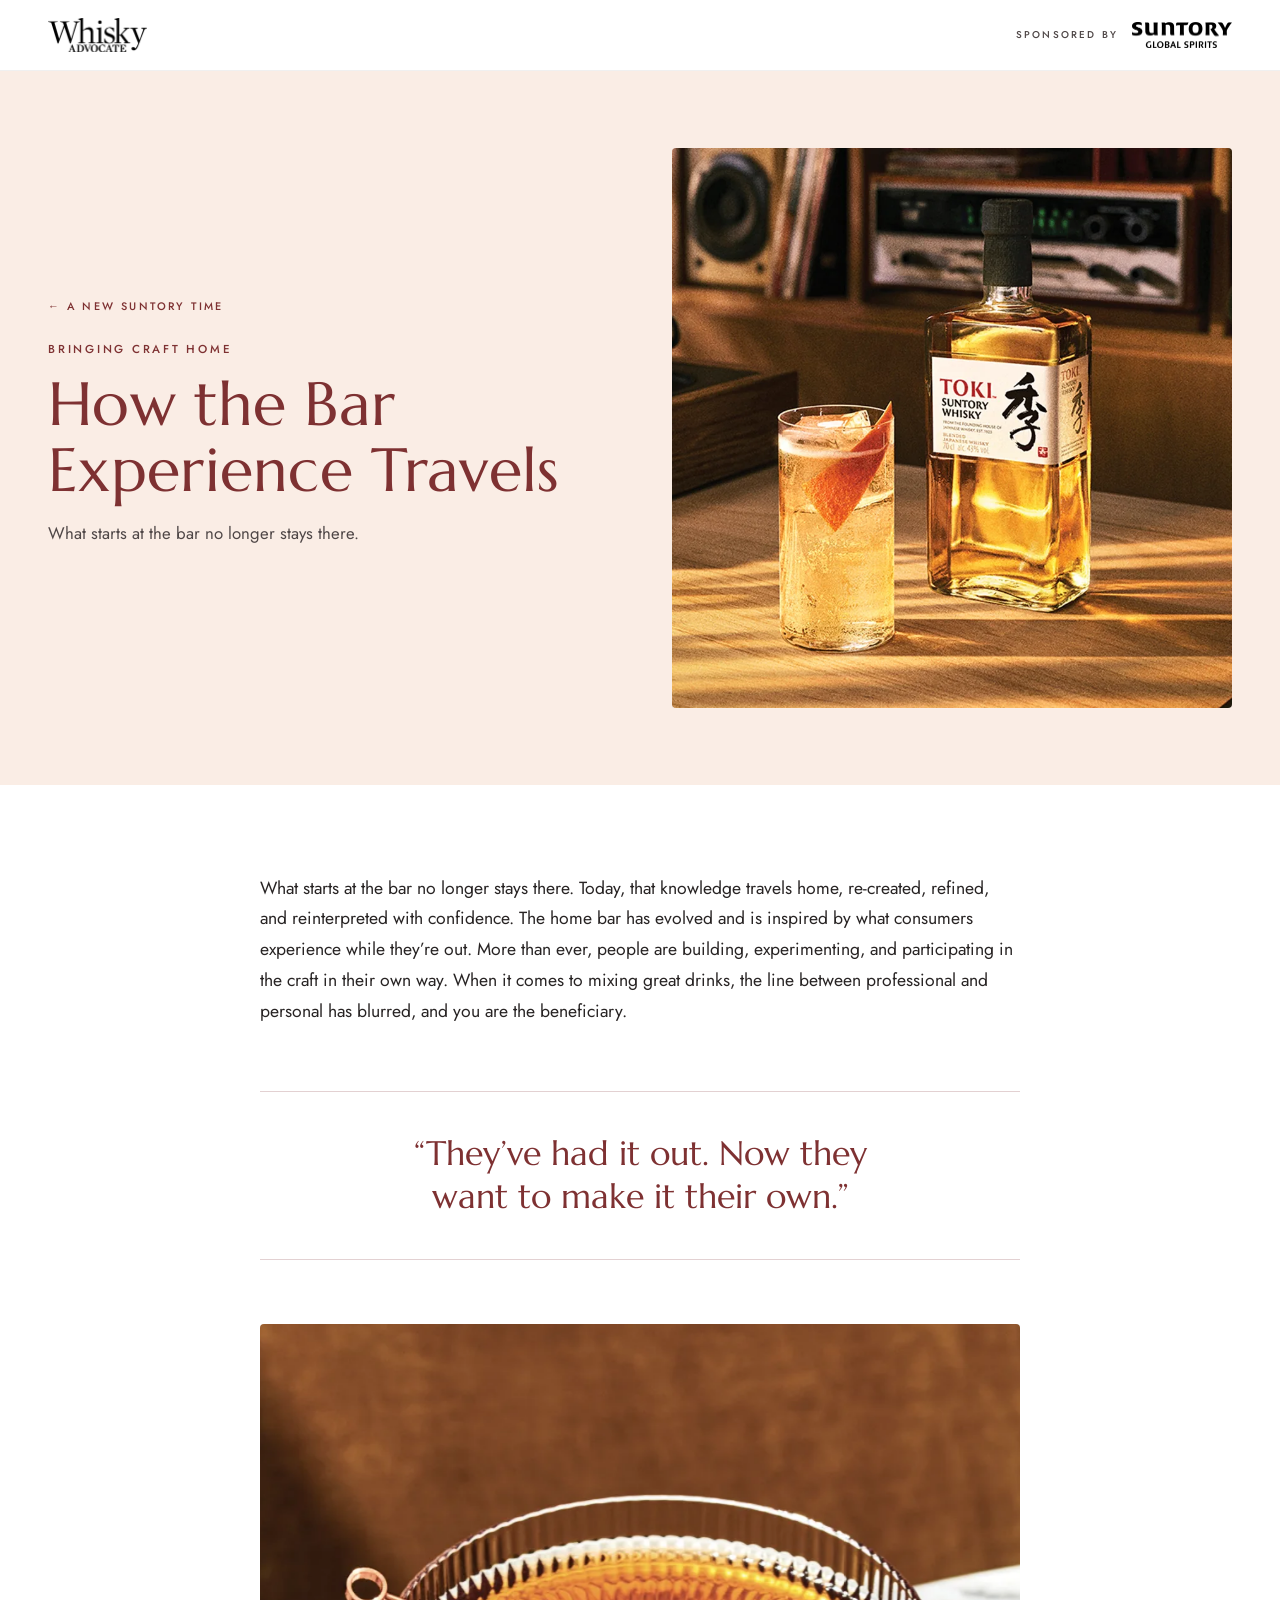
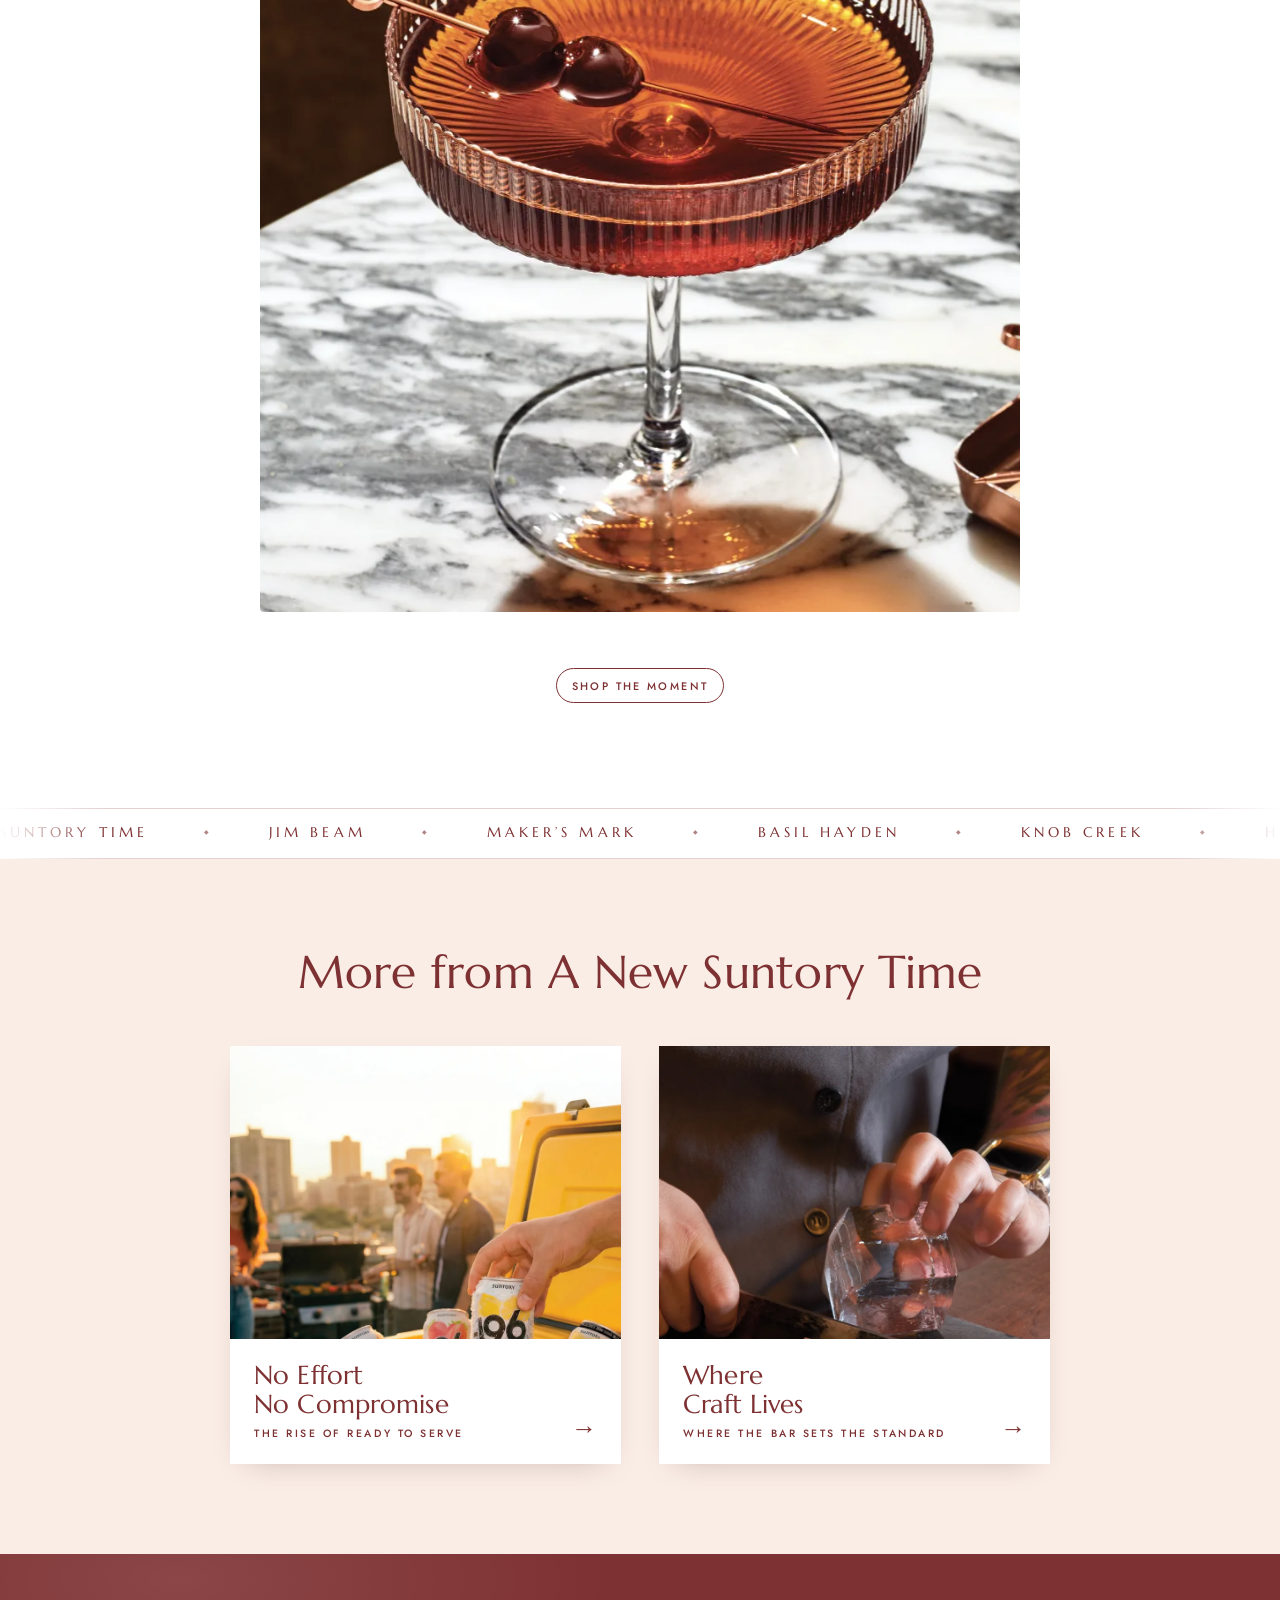
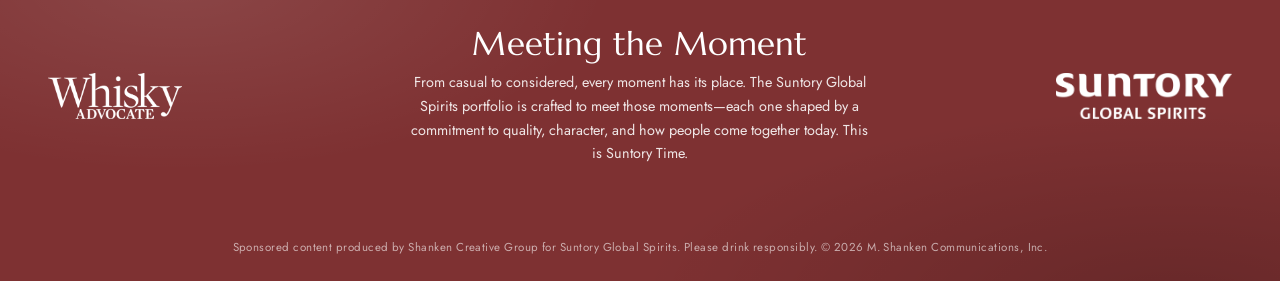
==== commit 735bfb51: "Uncropped intro collage, symmetric story cards, mobile polish - Intro collage shows whole image; cop" ====
--- a/articles/bringing-craft-home.html
+++ b/articles/bringing-craft-home.html
@@ -107,7 +107,7 @@
             </div>
             <div class="story__body">
               <div>
-                <h3>Where Craft Lives</h3>
+                <h3>Where<br>Craft Lives</h3>
                 <p class="label">Where the Bar Sets the Standard</p>
               </div>
               <span class="story__arrow" aria-hidden="true">→</span>
--- a/assets/css/style.css
+++ b/assets/css/style.css
@@ -79,41 +79,44 @@
 .topbar__sponsor img { height: 26px; width: auto; }
 @media (max-width: 560px) { .topbar__sponsor span { display: none; } .topbar__brand img { height: 26px; } .topbar__sponsor img { height: 22px; } }
 
-/* ---------- Hero (contained, as in the mock) ---------- */
-
-.hero-wrap { padding: clamp(0.75rem, 2vw, 1.5rem) 0 0; background: var(--white); }
+/* ---------- Hero (full bleed) ---------- */
+
 .hero {
   position: relative; overflow: hidden; isolation: isolate;
   background: var(--blush);
   background-image: radial-gradient(60% 80% at 20% 30%, rgba(255, 246, 236, 0.9), transparent 70%),
                     radial-gradient(50% 70% at 85% 80%, rgba(246, 214, 180, 0.55), transparent 70%);
-  aspect-ratio: 16 / 6; min-height: 380px;
+  min-height: clamp(520px, 78vh, 820px);
+  display: grid;
+}
+.hero__gl { position: absolute; inset: 0; width: 100%; height: 100%; z-index: 0; opacity: 0; transition: opacity 1.4s var(--ease); }
+.hero__gl.is-live { opacity: 1; }
+.hero__inner {
+  position: relative; z-index: 1;
   display: grid; grid-template-columns: minmax(0, 0.9fr) minmax(0, 1.1fr);
   align-items: end; column-gap: clamp(1rem, 3vw, 3rem);
-}
-.hero__gl { position: absolute; inset: 0; width: 100%; height: 100%; z-index: 0; opacity: 0; transition: opacity 1.4s var(--ease); }
-.hero__gl.is-live { opacity: 1; }
+  width: min(100% - var(--gutter) * 2, 1520px); margin-inline: auto;
+}
 .hero__text {
-  position: relative; z-index: 1; align-self: center;
-  padding: 2rem 0 2rem clamp(1.5rem, 5%, 4rem);
-  display: flex; flex-direction: column; align-items: flex-start; gap: 1.6rem;
-}
-.hero__lockup { margin: 0; width: 100%; max-width: 560px; }
+  align-self: center; padding: clamp(2.5rem, 7vh, 5rem) 0 clamp(3rem, 10vh, 6rem);
+  display: flex; flex-direction: column; align-items: flex-start; gap: 1.8rem;
+}
+.hero__lockup { margin: 0; width: 100%; max-width: 600px; }
 .hero__lockup img { width: 100%; height: auto; }
 .hero__cue {
   display: inline-flex; align-items: center; gap: 0.9em;
   font-family: var(--font-body); font-weight: 500; font-size: 0.7rem; letter-spacing: 0.28em; text-transform: uppercase; color: var(--burgundy);
 }
-.hero__cue::after { content: ""; width: 1px; height: 36px; background: currentColor; opacity: 0.6; animation: cue 2.2s var(--ease) infinite; }
+.hero__cue::after { content: ""; width: 1px; height: 40px; background: currentColor; opacity: 0.6; animation: cue 2.2s var(--ease) infinite; }
 .hero__cue:hover { text-decoration: none; }
 @keyframes cue { 0% { transform: scaleY(0); transform-origin: top; } 45% { transform: scaleY(1); transform-origin: top; } 55% { transform: scaleY(1); transform-origin: bottom; } 100% { transform: scaleY(0); transform-origin: bottom; } }
 
-.hero__art { position: relative; z-index: 1; align-self: end; }
+.hero__art { position: relative; align-self: end; }
 .hero__art picture, .hero__art img { width: 100%; height: auto; display: block; }
 .hero__art img {
   mix-blend-mode: multiply;
-  -webkit-mask-image: linear-gradient(to right, transparent 0, #000 18%);
-          mask-image: linear-gradient(to right, transparent 0, #000 18%);
+  -webkit-mask-image: linear-gradient(to right, transparent 0, #000 18%, #000 90%, transparent 100%);
+          mask-image: linear-gradient(to right, transparent 0, #000 18%, #000 90%, transparent 100%);
 }
 
 .js .hero__lockup img, .js .hero__cue, .js .hero__art { opacity: 0; }
@@ -125,9 +128,12 @@
 @keyframes heroArt  { from { opacity: 0; transform: translateX(40px) scale(1.04); } to { opacity: 1; transform: none; } }
 
 @media (max-width: 860px) {
-  .hero { aspect-ratio: auto; min-height: 0; grid-template-columns: 1fr; }
-  .hero__text { align-items: center; text-align: center; padding: 2.5rem 1.25rem 1.5rem; gap: 1.2rem; }
+  .hero { min-height: 0; }
+  .hero__inner { grid-template-columns: 1fr; width: 100%; }
+  .hero__text { align-items: center; text-align: center; padding: 2.75rem var(--gutter) 1.5rem; gap: 1.2rem; }
   .hero__lockup { max-width: 480px; }
+  .hero__cue { flex-direction: column; gap: 0.6em; }
+  .hero__cue::after { height: 28px; }
   .hero__art img {
     -webkit-mask-image: linear-gradient(to bottom, transparent 0, #000 12%);
             mask-image: linear-gradient(to bottom, transparent 0, #000 12%);
@@ -150,7 +156,7 @@
 /* ---------- Marquee (runway strip) ---------- */
 
 .marquee {
-  background: var(--burgundy); color: var(--blush); overflow: hidden; padding: 0.85rem 0; margin-top: clamp(0.75rem, 2vw, 1.5rem);
+  background: var(--burgundy); color: var(--blush); overflow: hidden; padding: 0.85rem 0;
   -webkit-mask-image: linear-gradient(to right, transparent, #000 8%, #000 92%, transparent);
           mask-image: linear-gradient(to right, transparent, #000 8%, #000 92%, transparent);
 }
@@ -170,9 +176,9 @@
 .section--blush { background: var(--blush); }
 
 /* Intro: image with caption box + copy */
-.intro__grid { display: grid; grid-template-columns: minmax(0, 1fr) minmax(0, 1.05fr); gap: clamp(2rem, 5vw, 4.5rem); align-items: center; }
+.intro__grid { display: grid; grid-template-columns: minmax(0, 1.08fr) minmax(0, 1fr); gap: clamp(2rem, 5vw, 4rem); align-items: start; }
 .intro__media { position: relative; }
-.intro__media img { width: 100%; }
+.intro__media img { width: 100%; height: auto; }
 .intro__caption {
   position: absolute; left: 50%; top: 50%; transform: translate(-50%, -50%);
   background: var(--burgundy); color: var(--blush); text-align: center;
@@ -180,10 +186,16 @@
   padding: 1.1rem 1.6rem; width: min(78%, 300px); z-index: 2;
   box-shadow: 0 20px 40px -20px rgba(60, 20, 20, 0.6);
 }
-.intro__copy p { font-size: 0.95rem; line-height: 1.7; color: var(--ink-soft); }
+/* Copy is sized by motion.js (--intro-fs) so its height matches the uncropped collage on desktop */
+.intro__copy { font-size: var(--intro-fs, 0.95rem); }
+.intro__copy p { font-size: 1em; line-height: 1.62; color: var(--ink-soft); margin-bottom: 0.9em; }
 .intro__copy p.lede { color: var(--ink); }
-.intro__copy .callout { font-family: var(--font-display); font-size: 1.15rem; color: var(--burgundy); line-height: 1.4; }
-@media (max-width: 860px) { .intro__grid { grid-template-columns: 1fr; } .intro__media { max-width: 560px; margin-inline: auto; width: 100%; } }
+.intro__copy .callout { font-family: var(--font-display); font-size: 1.22em; color: var(--burgundy); line-height: 1.4; margin-bottom: 0; }
+@media (max-width: 1024px) {
+  .intro__grid { grid-template-columns: 1fr; gap: 2rem; }
+  .intro__media { max-width: 600px; margin-inline: auto; width: 100%; }
+  .intro__copy { font-size: 0.95rem; max-width: 640px; margin-inline: auto; }
+}
 
 /* Stories divider eyebrow */
 .divider { padding: 0 0 clamp(1.5rem, 3vw, 2.5rem); }
@@ -226,8 +238,8 @@
 .story:hover, .story:focus-visible { text-decoration: none; transform: translateY(-6px); box-shadow: 0 34px 50px -30px rgba(94, 35, 37, 0.5); }
 .story__media { aspect-ratio: 4 / 3; overflow: hidden; }
 .story__media img { width: 100%; height: 100%; object-fit: cover; }
-.story__body { padding: 1.4rem 1.5rem 1.4rem; display: grid; grid-template-columns: 1fr auto; column-gap: 1rem; align-items: end; }
-.story__body h3 { margin: 0 0 0.4rem; font-size: clamp(1.35rem, 2vw, 1.75rem); line-height: 1.1; }
+.story__body { padding: 1.4rem 1.5rem 1.4rem; display: grid; grid-template-columns: 1fr auto; column-gap: 1rem; align-items: end; flex: 1; }
+.story__body h3 { margin: 0 0 0.5rem; font-size: clamp(1.35rem, 2vw, 1.75rem); line-height: 1.1; min-height: 2.2em; display: flex; align-items: flex-end; }
 .story__body .label { font-size: 0.66rem; line-height: 1.5; }
 .story__arrow { font-size: 1.6rem; line-height: 1; color: var(--burgundy); transition: transform 0.4s var(--ease-out); }
 .story:hover .story__arrow { transform: translateX(6px); }
@@ -273,7 +285,13 @@
   padding: 0.7em 1.3em 0.6em; border-radius: 999px; background: var(--white); color: var(--burgundy); border: 1px solid var(--white);
   transition: background 0.3s var(--ease), color 0.3s var(--ease);
 }
+.btn { white-space: nowrap; }
 .btn:hover { background: transparent; color: var(--white); text-decoration: none; }
+@media (max-width: 640px) {
+  .drink__reveal { padding: 0.8rem; gap: 0.45rem; }
+  .drink__reveal .btn { font-size: 0.58rem; letter-spacing: 0.14em; padding: 0.65em 1em 0.55em; }
+  .drink__reveal p { font-size: 0.76rem; line-height: 1.4; }
+}
 .btn--outline { background: transparent; color: var(--burgundy); border-color: var(--burgundy); }
 .btn--outline:hover { background: var(--burgundy); color: var(--white); }
 
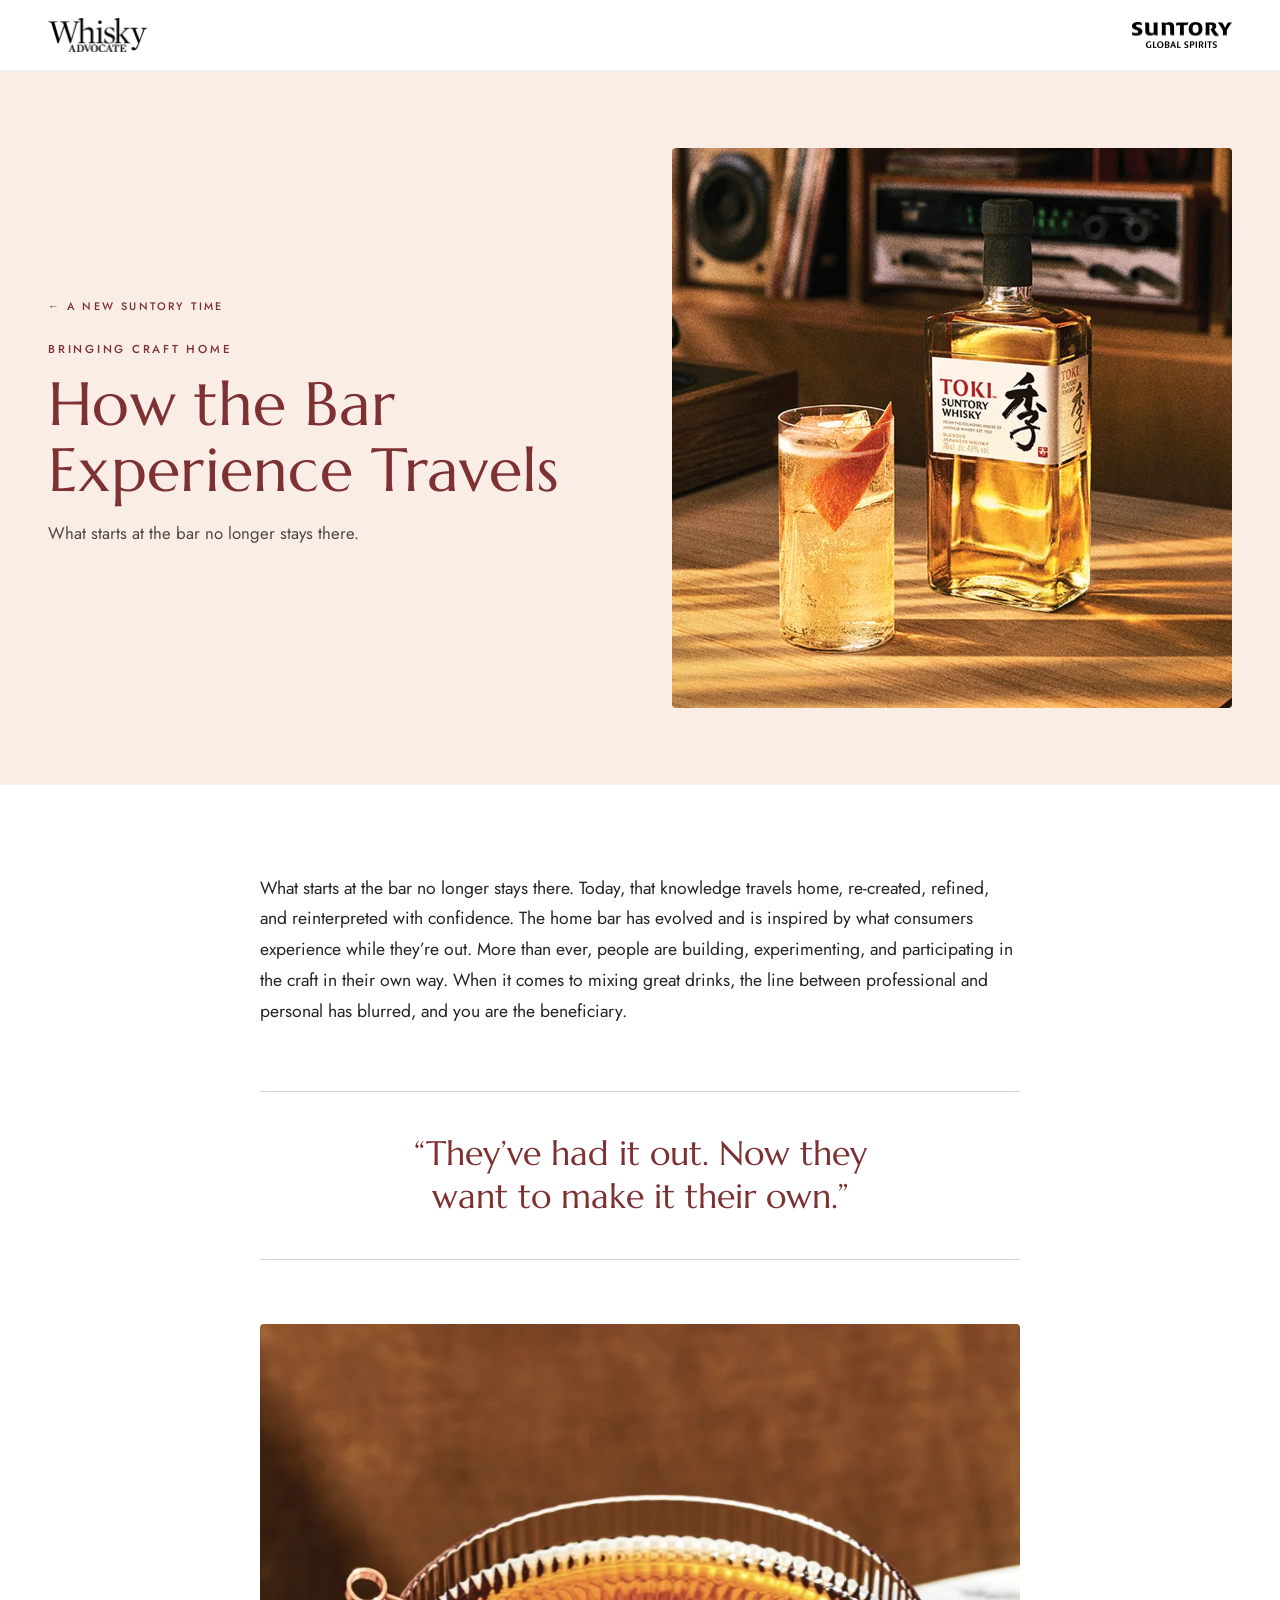
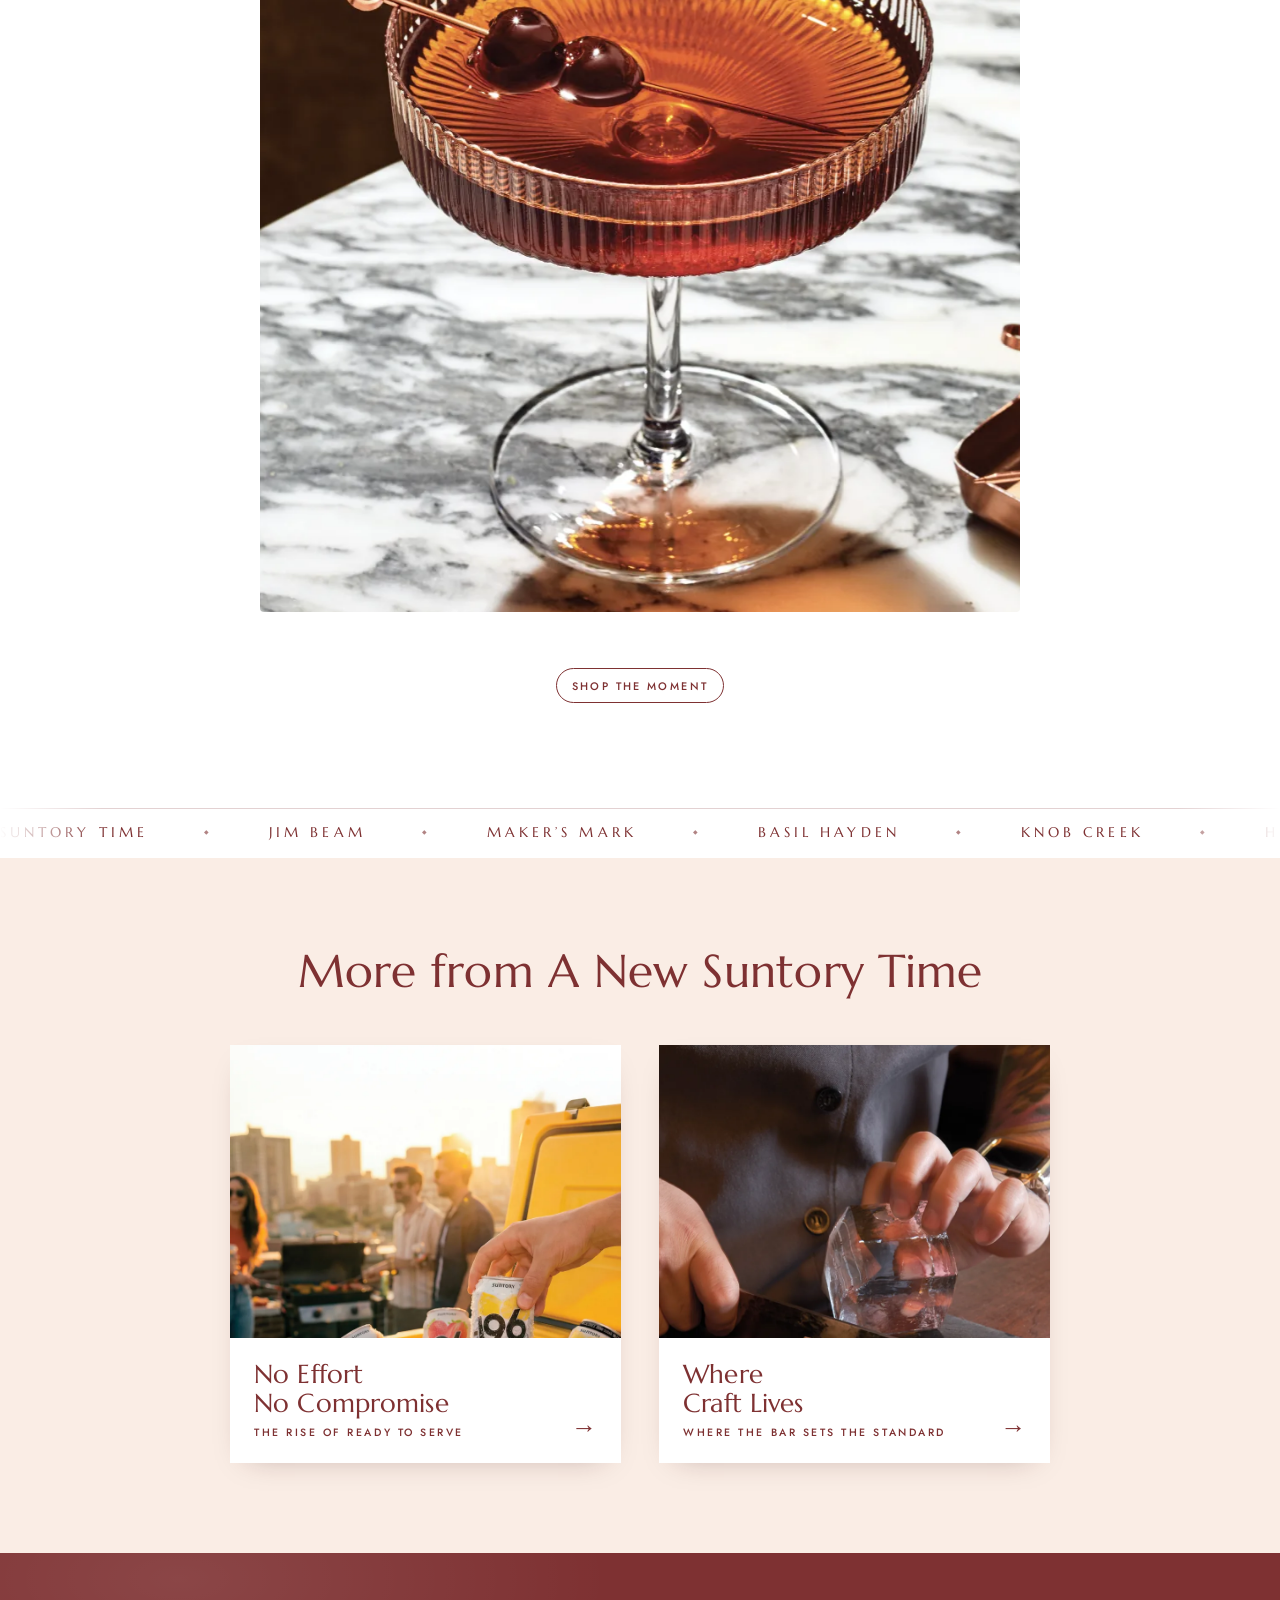
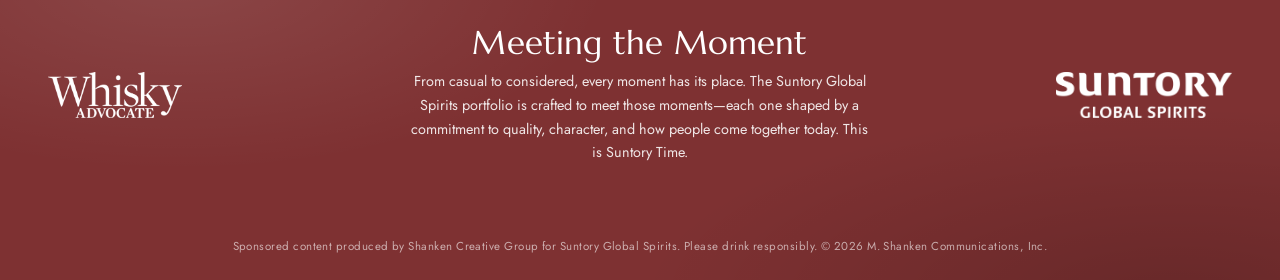
==== commit a0ee4620: "Rebuild hero to the mock's 8:3 banner composition and align page text - Hero is the header-art layou" ====
--- a/articles/bringing-craft-home.html
+++ b/articles/bringing-craft-home.html
@@ -25,7 +25,6 @@
         <img src="../assets/img/logos/whisky-advocate-black.png" alt="Whisky Advocate" width="800" height="275">
       </a>
       <div class="topbar__sponsor">
-        <span>Sponsored by</span>
         <img src="../assets/img/logos/suntory-global-spirits-black.png" alt="Suntory Global Spirits" width="800" height="209">
       </div>
     </div>
--- a/assets/css/style.css
+++ b/assets/css/style.css
@@ -79,62 +79,47 @@
 .topbar__sponsor img { height: 26px; width: auto; }
 @media (max-width: 560px) { .topbar__sponsor span { display: none; } .topbar__brand img { height: 26px; } .topbar__sponsor img { height: 22px; } }
 
-/* ---------- Hero (full bleed) ---------- */
+/* ---------- Hero (full bleed, 8:3 composition from the header art) ---------- */
 
 .hero {
   position: relative; overflow: hidden; isolation: isolate;
   background: var(--blush);
-  background-image: radial-gradient(60% 80% at 20% 30%, rgba(255, 246, 236, 0.9), transparent 70%),
-                    radial-gradient(50% 70% at 85% 80%, rgba(246, 214, 180, 0.55), transparent 70%);
-  min-height: clamp(520px, 78vh, 820px);
-  display: grid;
+  aspect-ratio: 8 / 3; min-height: 360px;
 }
 .hero__gl { position: absolute; inset: 0; width: 100%; height: 100%; z-index: 0; opacity: 0; transition: opacity 1.4s var(--ease); }
 .hero__gl.is-live { opacity: 1; }
-.hero__inner {
-  position: relative; z-index: 1;
-  display: grid; grid-template-columns: minmax(0, 0.9fr) minmax(0, 1.1fr);
-  align-items: end; column-gap: clamp(1rem, 3vw, 3rem);
-  width: min(100% - var(--gutter) * 2, 1520px); margin-inline: auto;
-}
-.hero__text {
-  align-self: center; padding: clamp(2.5rem, 7vh, 5rem) 0 clamp(3rem, 10vh, 6rem);
-  display: flex; flex-direction: column; align-items: flex-start; gap: 1.8rem;
-}
-.hero__lockup { margin: 0; width: 100%; max-width: 600px; }
+.hero__inner { position: absolute; inset: 0; z-index: 1; }
+
+/* Lockup occupies the same box it does in the header art (x 2.8%-46.8%, centred at 41.5% height) */
+.hero__lockup { position: absolute; left: 2.8%; top: 20%; width: 44%; height: 43%; margin: 0; display: flex; align-items: center; }
 .hero__lockup img { width: 100%; height: auto; }
-.hero__cue {
-  display: inline-flex; align-items: center; gap: 0.9em;
-  font-family: var(--font-body); font-weight: 500; font-size: 0.7rem; letter-spacing: 0.28em; text-transform: uppercase; color: var(--burgundy);
-}
-.hero__cue::after { content: ""; width: 1px; height: 40px; background: currentColor; opacity: 0.6; animation: cue 2.2s var(--ease) infinite; }
-.hero__cue:hover { text-decoration: none; }
-@keyframes cue { 0% { transform: scaleY(0); transform-origin: top; } 45% { transform: scaleY(1); transform-origin: top; } 55% { transform: scaleY(1); transform-origin: bottom; } 100% { transform: scaleY(0); transform-origin: bottom; } }
-
-.hero__art { position: relative; align-self: end; }
-.hero__art picture, .hero__art img { width: 100%; height: auto; display: block; }
+
+/* Bottles fill the full height, flush to the right and bottom edges */
+.hero__art { position: absolute; right: 0; bottom: 0; height: 100%; }
+.hero__art picture { height: 100%; }
 .hero__art img {
+  height: 100%; width: auto; display: block;
   mix-blend-mode: multiply;
-  -webkit-mask-image: linear-gradient(to right, transparent 0, #000 18%, #000 90%, transparent 100%);
-          mask-image: linear-gradient(to right, transparent 0, #000 18%, #000 90%, transparent 100%);
-}
-
-.js .hero__lockup img, .js .hero__cue, .js .hero__art { opacity: 0; }
+  -webkit-mask-image: linear-gradient(to right, transparent 0, #000 14%);
+          mask-image: linear-gradient(to right, transparent 0, #000 14%);
+}
+
+.js .hero__lockup img, .js .hero__art { opacity: 0; }
 .is-ready .hero__lockup img { animation: heroRise 1.3s var(--ease-out) 0.15s forwards; }
-.is-ready .hero__cue        { animation: heroFade 1.0s var(--ease) 1.0s forwards; }
 .is-ready .hero__art        { animation: heroArt 1.6s var(--ease-out) 0.35s forwards; }
-@keyframes heroRise { from { opacity: 0; transform: translateY(28px); filter: blur(6px); } to { opacity: 1; transform: none; filter: blur(0); } }
+@keyframes heroRise { from { opacity: 0; transform: translateY(24px); filter: blur(6px); } to { opacity: 1; transform: none; filter: blur(0); } }
 @keyframes heroFade { from { opacity: 0; transform: translateY(10px); } to { opacity: 1; transform: none; } }
-@keyframes heroArt  { from { opacity: 0; transform: translateX(40px) scale(1.04); } to { opacity: 1; transform: none; } }
+@keyframes heroArt  { from { opacity: 0; transform: translateX(40px); } to { opacity: 1; transform: none; } }
 
 @media (max-width: 860px) {
-  .hero { min-height: 0; }
-  .hero__inner { grid-template-columns: 1fr; width: 100%; }
-  .hero__text { align-items: center; text-align: center; padding: 2.75rem var(--gutter) 1.5rem; gap: 1.2rem; }
-  .hero__lockup { max-width: 480px; }
-  .hero__cue { flex-direction: column; gap: 0.6em; }
-  .hero__cue::after { height: 28px; }
+  .hero { aspect-ratio: auto; min-height: 0; }
+  .hero__inner { position: static; }
+  .hero__lockup { position: static; width: 100%; height: auto; padding: 2.5rem var(--gutter) 1.5rem; justify-content: center; }
+  .hero__lockup img { max-width: 480px; }
+  .hero__art { position: static; height: auto; }
+  .hero__art picture { height: auto; }
   .hero__art img {
+    width: 100%; height: auto;
     -webkit-mask-image: linear-gradient(to bottom, transparent 0, #000 12%);
             mask-image: linear-gradient(to bottom, transparent 0, #000 12%);
   }
@@ -160,7 +145,7 @@
   -webkit-mask-image: linear-gradient(to right, transparent, #000 8%, #000 92%, transparent);
           mask-image: linear-gradient(to right, transparent, #000 8%, #000 92%, transparent);
 }
-.marquee--light { background: var(--white); color: var(--burgundy); border-top: 1px solid var(--line); border-bottom: 1px solid var(--line); margin: 0; }
+.marquee--light { background: var(--white); color: var(--burgundy); border-top: 1px solid var(--line); margin: 0; }
 .marquee__track {
   display: flex; width: max-content; gap: 3.5rem; padding-right: 3.5rem; animation: marquee 48s linear infinite;
   font-family: var(--font-display); font-size: 0.85rem; letter-spacing: 0.3em; text-transform: uppercase; white-space: nowrap;
@@ -274,6 +259,9 @@
   .drink:hover .drink__reveal, .drink:focus-within .drink__reveal { opacity: 1; transform: none; pointer-events: auto; }
 }
 .drink.is-open .drink__reveal { opacity: 1; transform: none; pointer-events: auto; }
+.drink__label { transition: opacity 0.3s var(--ease); }
+.drink.is-open .drink__label { opacity: 0; }
+@media (hover: hover) and (pointer: fine) { .drink:hover .drink__label, .drink:focus-within .drink__label { opacity: 0; } }
 .drink.is-open .drink__toggle { z-index: 4; }
 .drink.is-open .drink__reveal { z-index: 5; }
 .drink.is-open .drink__reveal .btn { position: relative; z-index: 6; }
@@ -370,10 +358,9 @@
 @media (prefers-reduced-motion: reduce) {
   html { scroll-behavior: auto; }
   .reveal { opacity: 1; transform: none; transition: none; }
-  .js .hero__lockup img, .js .hero__cue, .js .hero__art { opacity: 1; animation: none; }
+  .js .hero__lockup img, .js .hero__art { opacity: 1; animation: none; }
   .marquee__track { animation: none; }
   .js .wipe { clip-path: none; }
   .px img { transform: none; }
-  .hero__cue::after { animation: none; transform: none; }
   * { transition-duration: 0.01ms !important; }
 }
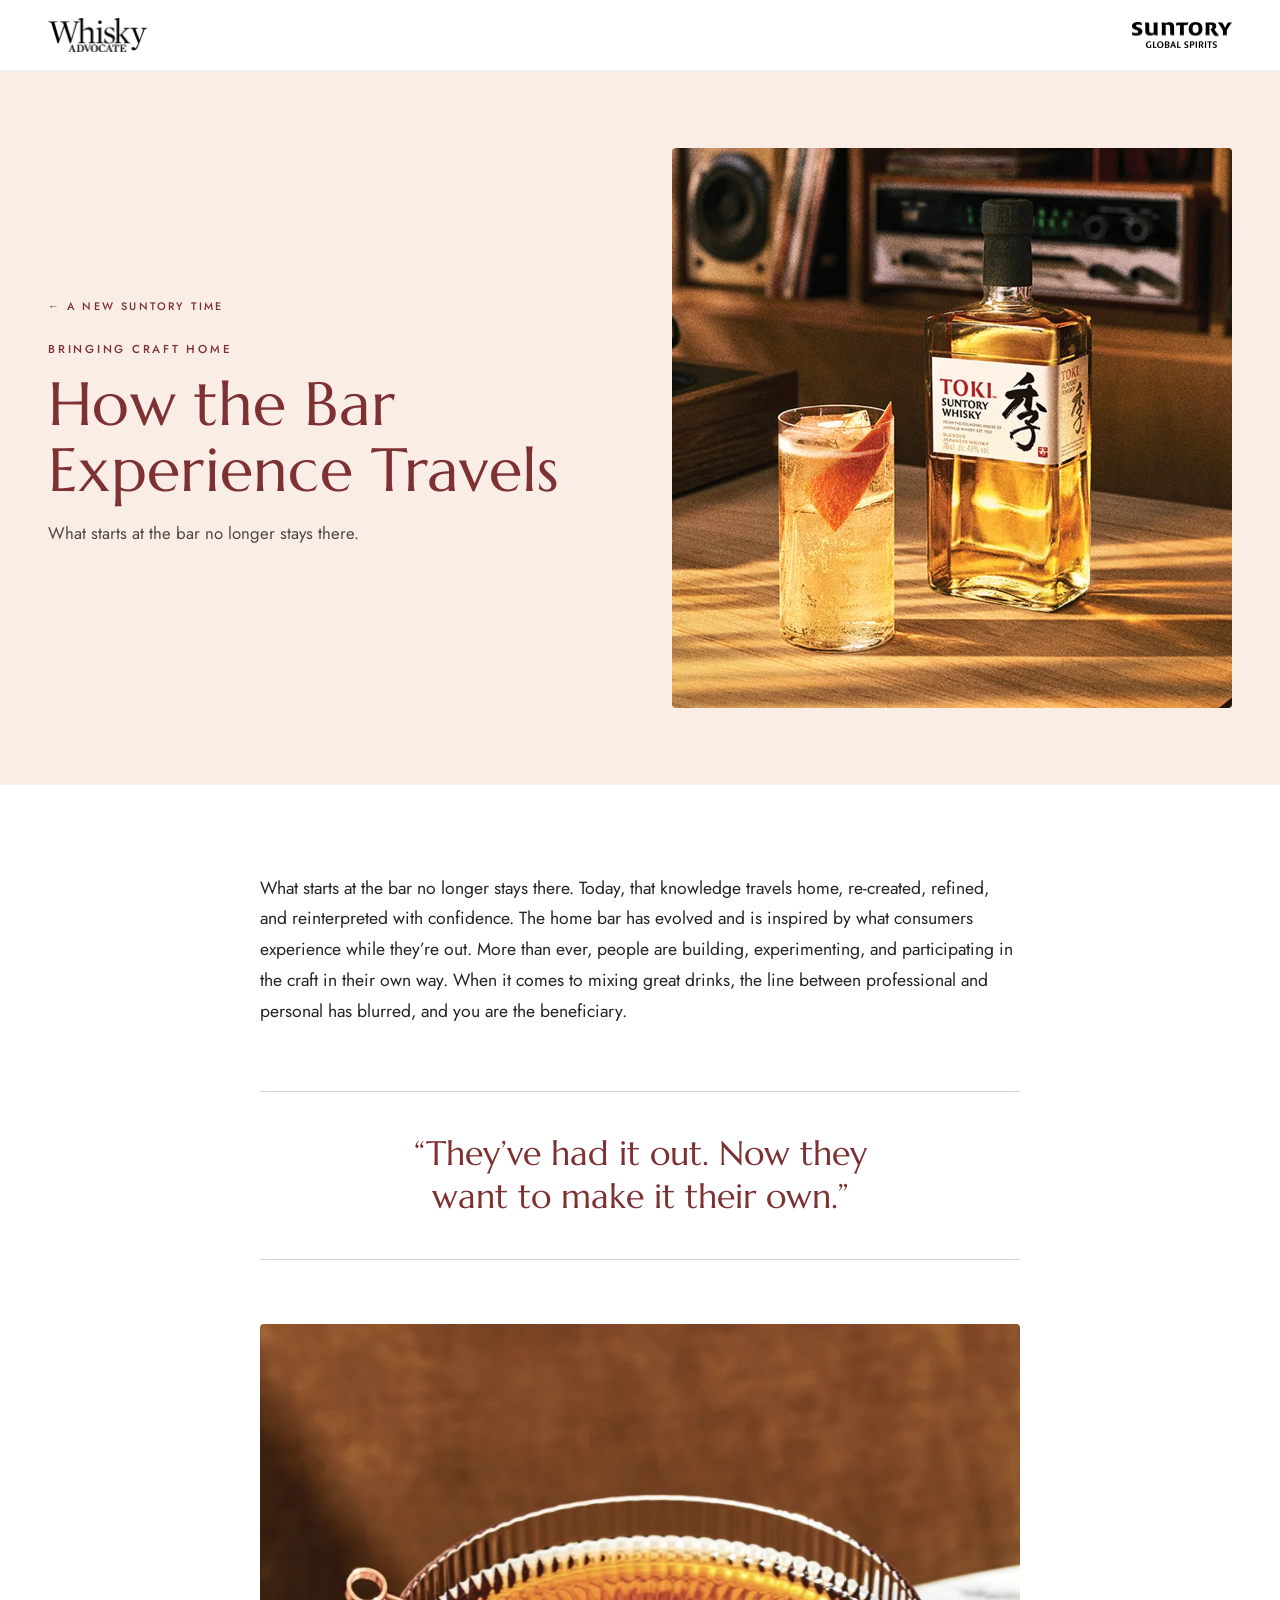
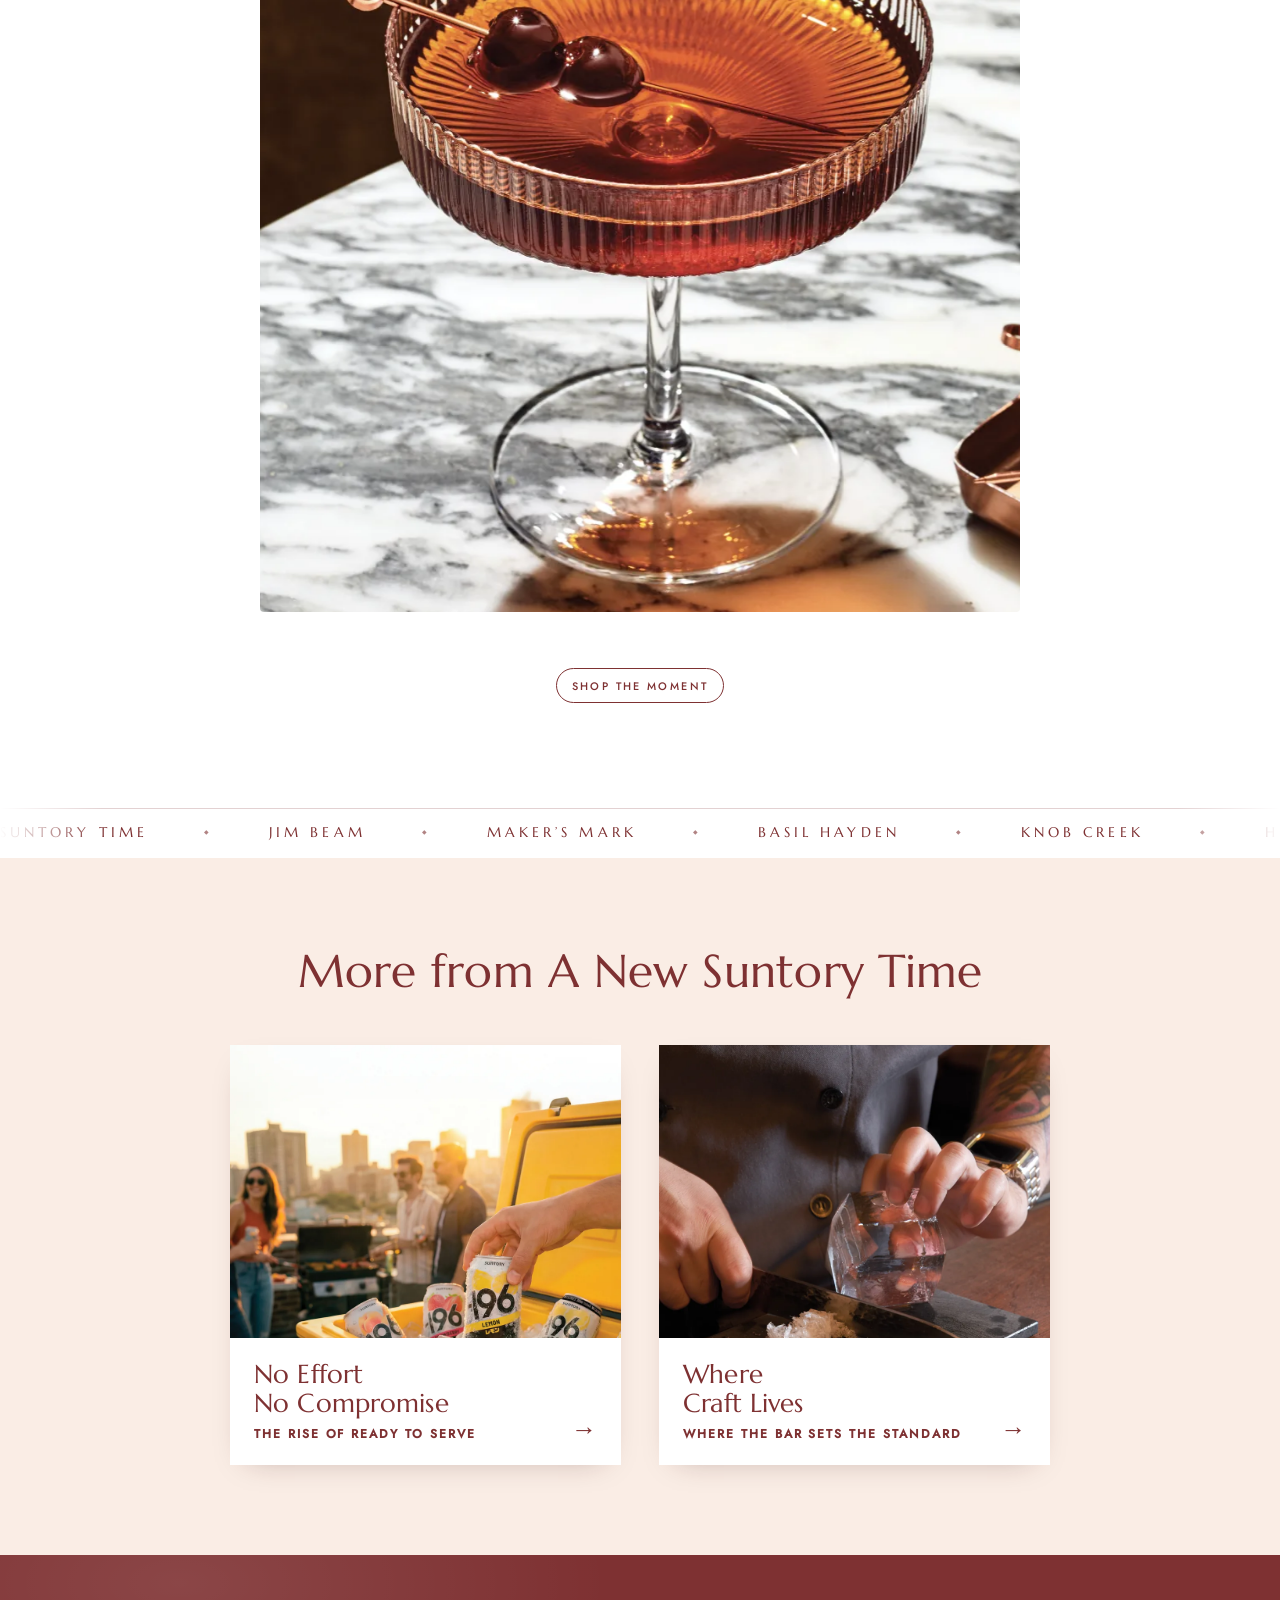
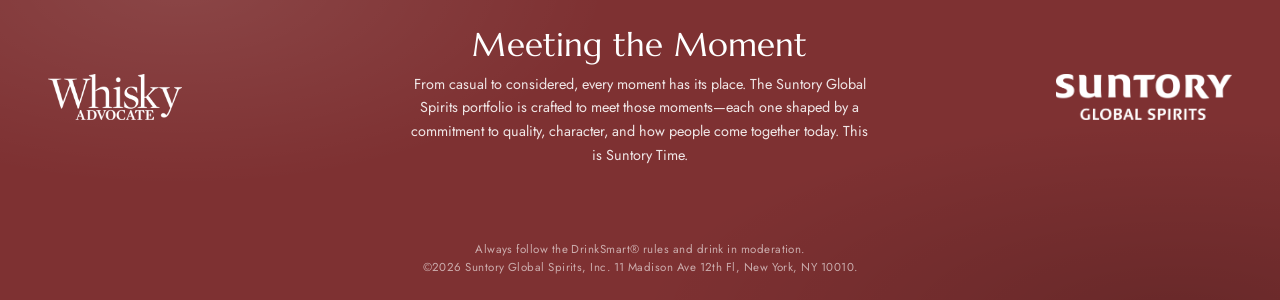
==== commit 0f757292: "Apply Eleni's round-one notes - Header: remove the light sheen on the lockup; re-crop the bottle lay" ====
--- a/articles/bringing-craft-home.html
+++ b/articles/bringing-craft-home.html
@@ -83,7 +83,7 @@
         </div>
         <div class="stories__grid">
           <a class="story" href="no-effort-no-compromise.html">
-            <div class="story__media" data-parallax="0.08">
+            <div class="story__media">
               <picture>
                 <source srcset="../assets/img/articles/no-effort-cover.webp" type="image/webp">
                 <img src="../assets/img/articles/no-effort-cover.jpg" width="1000" height="1000" loading="lazy" alt="A hand pulling a can of -196 vodka seltzer from a cooler of ice.">
@@ -98,7 +98,7 @@
             </div>
           </a>
           <a class="story" href="where-craft-lives.html">
-            <div class="story__media" data-parallax="0.08">
+            <div class="story__media">
               <picture>
                 <source srcset="../assets/img/articles/where-craft-lives-cover.webp" type="image/webp">
                 <img src="../assets/img/articles/where-craft-lives-cover.jpg" width="1000" height="1000" loading="lazy" alt="A bartender hand-carving a block of clear ice.">
@@ -132,7 +132,7 @@
           <img src="../assets/img/logos/suntory-global-spirits-white.png" alt="Suntory Global Spirits" width="800" height="209">
         </div>
       </div>
-      <p class="footer__legal">Sponsored content produced by Shanken Creative Group for Suntory Global Spirits. Please drink responsibly. &copy; 2026 M. Shanken Communications, Inc.</p>
+      <p class="footer__legal">Always follow the DrinkSmart&reg; rules and drink in moderation.<br>&copy;2026 Suntory Global Spirits, Inc. 11 Madison Ave 12th Fl, New York, NY 10010.</p>
     </div>
   </footer>
 
--- a/assets/css/style.css
+++ b/assets/css/style.css
@@ -91,22 +91,52 @@
 .hero__inner { position: absolute; inset: 0; z-index: 1; }
 
 /* Lockup occupies the same box it does in the header art (x 2.8%-46.8%, centred at 41.5% height) */
-.hero__lockup { position: absolute; left: 2.8%; top: 20%; width: 44%; height: 43%; margin: 0; display: flex; align-items: center; }
-.hero__lockup img { width: 100%; height: auto; }
+.hero__lockup {
+  position: absolute; left: 2.8%; top: 20%; width: 44%; height: 43%; margin: 0; display: flex; align-items: center;
+  transform: translate(calc(var(--px, 0) * 10px), calc(var(--py, 0) * 6px)); transition: transform 0.9s var(--ease-out);
+}
+
+/* The lockup, sliced into its glyphs so the exact artwork can be choreographed */
+.lk { position: relative; width: 100%; aspect-ratio: 703 / 164; }
+.lk img { position: absolute; display: block; height: auto; }
+.lk__rule--left  { transform-origin: 100% 50%; }
+.lk__rule--right { transform-origin: 0% 50%; }
+.lk__sheen {
+  position: absolute; inset: 0; pointer-events: none; opacity: 0;
+  background: linear-gradient(105deg, transparent 38%, rgba(255, 244, 236, 0.85) 50%, transparent 62%);
+  background-size: 300% 100%; background-position: 200% 0;
+  -webkit-mask-image: url('../img/hero-lockup.png'); mask-image: url('../img/hero-lockup.png');
+  -webkit-mask-size: 100% 100%; mask-size: 100% 100%; -webkit-mask-repeat: no-repeat; mask-repeat: no-repeat;
+}
+.js .lk__letter  { opacity: 0; transform: translateY(70%); filter: blur(8px); }
+.js .lk__eyebrow { opacity: 0; transform: translateY(-50%); }
+.js .lk__rule    { opacity: 0; transform: scaleX(0); }
+.js .lk__sub     { opacity: 0; transform: translateY(45%); filter: blur(4px); }
+.is-ready .lk__letter  { animation: lkLetter 1.15s var(--ease-out) forwards; animation-delay: calc(0.2s + var(--i, 0) * 60ms); }
+.is-ready .lk__eyebrow { animation: lkEyebrow 0.9s var(--ease-out) 1.05s forwards; }
+.is-ready .lk__rule    { animation: lkRule 0.9s var(--ease-out) 1.15s forwards; }
+.is-ready .lk__sub     { animation: lkSub 1.0s var(--ease-out) 1.3s forwards; }
+@keyframes lkLetter  { 0% { opacity: 0; transform: translateY(70%); filter: blur(8px); } 55% { filter: blur(0); } 100% { opacity: 1; transform: none; filter: blur(0); } }
+@keyframes lkEyebrow { from { opacity: 0; transform: translateY(-50%); } to { opacity: 1; transform: none; } }
+@keyframes lkRule    { from { opacity: 0; transform: scaleX(0); } to { opacity: 1; transform: none; } }
+@keyframes lkSub     { from { opacity: 0; transform: translateY(45%); filter: blur(4px); } to { opacity: 1; transform: none; filter: blur(0); } }
+@keyframes lkSheen   { 0% { opacity: 1; background-position: 200% 0; } 30% { background-position: -100% 0; opacity: 1; } 31% { opacity: 0; } 100% { opacity: 0; background-position: -100% 0; } }
 
 /* Bottles fill the full height, flush to the right and bottom edges */
 .hero__art { position: absolute; right: 0; bottom: 0; height: 100%; }
-.hero__art picture { height: 100%; }
+.hero__art picture {
+  height: 100%; transform-origin: 50% 100%;
+  transform: translateX(calc(var(--px, 0) * -10px)) scale(1.03); transition: transform 0.9s var(--ease-out);
+}
 .hero__art img {
   height: 100%; width: auto; display: block;
   mix-blend-mode: multiply;
-  -webkit-mask-image: linear-gradient(to right, transparent 0, #000 14%);
-          mask-image: linear-gradient(to right, transparent 0, #000 14%);
-}
-
-.js .hero__lockup img, .js .hero__art { opacity: 0; }
-.is-ready .hero__lockup img { animation: heroRise 1.3s var(--ease-out) 0.15s forwards; }
-.is-ready .hero__art        { animation: heroArt 1.6s var(--ease-out) 0.35s forwards; }
+  -webkit-mask-image: linear-gradient(to right, transparent 0, #000 5%);
+          mask-image: linear-gradient(to right, transparent 0, #000 5%);
+}
+
+.js .hero__art { opacity: 0; }
+.is-ready .hero__art { animation: heroArt 1.6s var(--ease-out) 0.35s forwards; }
 @keyframes heroRise { from { opacity: 0; transform: translateY(24px); filter: blur(6px); } to { opacity: 1; transform: none; filter: blur(0); } }
 @keyframes heroFade { from { opacity: 0; transform: translateY(10px); } to { opacity: 1; transform: none; } }
 @keyframes heroArt  { from { opacity: 0; transform: translateX(40px); } to { opacity: 1; transform: none; } }
@@ -114,8 +144,8 @@
 @media (max-width: 860px) {
   .hero { aspect-ratio: auto; min-height: 0; }
   .hero__inner { position: static; }
-  .hero__lockup { position: static; width: 100%; height: auto; padding: 2.5rem var(--gutter) 1.5rem; justify-content: center; }
-  .hero__lockup img { max-width: 480px; }
+  .hero__lockup { position: static; width: 100%; height: auto; padding: 2.5rem var(--gutter) 1.5rem; justify-content: center; transform: none; }
+  .lk { max-width: 480px; }
   .hero__art { position: static; height: auto; }
   .hero__art picture { height: auto; }
   .hero__art img {
@@ -198,10 +228,10 @@
 .row__title--bottom { bottom: clamp(1.5rem, 6%, 4rem); }
 .row__title--dark { color: var(--burgundy); text-shadow: none; }
 .row__title h2 { color: inherit; font-size: clamp(2.2rem, 4.4vw, 3.9rem); line-height: 1; margin: 0 0 0.6rem; max-width: 9em; }
-.row__title .label { color: inherit; opacity: 0.95; }
+.row__title .label { color: inherit; opacity: 0.95; font-weight: 700; font-size: 0.85rem; letter-spacing: 0.2em; }
 .row__media::after { content: ""; position: absolute; inset: 0; z-index: 1; background: linear-gradient(to top, rgba(20, 8, 8, 0.45), transparent 55%); pointer-events: none; }
 .row__media--light::after { display: none; }
-.row__media--light img { object-position: 0% 50%; }
+.row__media--light img { object-position: 60% 50%; }
 .row__copy { display: flex; align-items: center; padding: clamp(2.5rem, 6vw, 5rem) clamp(1.5rem, 7%, 6rem); }
 .row__copy p { font-size: 0.98rem; line-height: 1.75; color: var(--ink-soft); margin: 0; max-width: 34em; }
 @media (max-width: 860px) {
@@ -222,10 +252,10 @@
 }
 .story:hover, .story:focus-visible { text-decoration: none; transform: translateY(-6px); box-shadow: 0 34px 50px -30px rgba(94, 35, 37, 0.5); }
 .story__media { aspect-ratio: 4 / 3; overflow: hidden; }
-.story__media img { width: 100%; height: 100%; object-fit: cover; }
+.story__media img { width: 100%; height: 100%; object-fit: cover; object-position: 50% 88%; }
 .story__body { padding: 1.4rem 1.5rem 1.4rem; display: grid; grid-template-columns: 1fr auto; column-gap: 1rem; align-items: end; flex: 1; }
 .story__body h3 { margin: 0 0 0.5rem; font-size: clamp(1.35rem, 2vw, 1.75rem); line-height: 1.1; min-height: 2.2em; display: flex; align-items: flex-end; }
-.story__body .label { font-size: 0.66rem; line-height: 1.5; }
+.story__body .label { font-size: 0.76rem; font-weight: 700; letter-spacing: 0.16em; line-height: 1.5; }
 .story__arrow { font-size: 1.6rem; line-height: 1; color: var(--burgundy); transition: transform 0.4s var(--ease-out); }
 .story:hover .story__arrow { transform: translateX(6px); }
 
@@ -242,14 +272,14 @@
 .drink__media img { position: absolute; top: 4%; left: 6%; width: 88%; height: 92%; object-fit: contain; object-position: center bottom; transition: transform 0.9s var(--ease-out), filter 0.5s var(--ease); }
 .drink:hover .drink__media img, .drink.is-open .drink__media img { transform: scale(1.04); }
 .drink__label { padding: 0.75rem 0.5rem 0.9rem; text-align: center; margin: 0; font-weight: 500; font-size: 0.8rem; letter-spacing: 0.06em; color: var(--ink); line-height: 1.35; }
-.drink__label small { display: block; font-weight: 400; font-size: 0.78rem; color: var(--ink-soft); letter-spacing: 0.04em; }
+.drink__label small { display: block; font-weight: 500; font-size: 0.8rem; color: var(--ink); letter-spacing: 0.06em; }
 
 .drink__toggle { position: absolute; inset: 0; width: 100%; height: 100%; background: transparent; border: 0; padding: 0; margin: 0; cursor: pointer; z-index: 2; color: transparent; font: inherit; border-radius: 4px; }
 .drink__toggle:focus-visible { outline: 2px solid var(--burgundy); outline-offset: 2px; }
 .drink__reveal {
   position: absolute; inset: 0; z-index: 3; border-radius: 4px;
   background: rgba(126, 49, 50, 0.95); color: var(--white);
-  padding: clamp(0.9rem, 2vw, 1.4rem); display: flex; flex-direction: column; justify-content: flex-end; gap: 0.6rem;
+  padding: clamp(0.9rem, 2vw, 1.4rem); display: flex; flex-direction: column; justify-content: center; gap: 0.6rem;
   opacity: 0; transform: translateY(12px); transition: opacity 0.4s var(--ease), transform 0.5s var(--ease-out); pointer-events: none;
 }
 .drink__reveal h3 { color: var(--white); font-size: clamp(1.05rem, 1.5vw, 1.3rem); margin: 0 0 0.2rem; line-height: 1.15; }
@@ -358,7 +388,9 @@
 @media (prefers-reduced-motion: reduce) {
   html { scroll-behavior: auto; }
   .reveal { opacity: 1; transform: none; transition: none; }
-  .js .hero__lockup img, .js .hero__art { opacity: 1; animation: none; }
+  .js .hero__art, .js .lk__letter, .js .lk__eyebrow, .js .lk__rule, .js .lk__sub { opacity: 1; transform: none; filter: none; animation: none; }
+  .lk__sheen { display: none; }
+  .hero__lockup, .hero__art picture { transform: none; }
   .marquee__track { animation: none; }
   .js .wipe { clip-path: none; }
   .px img { transform: none; }
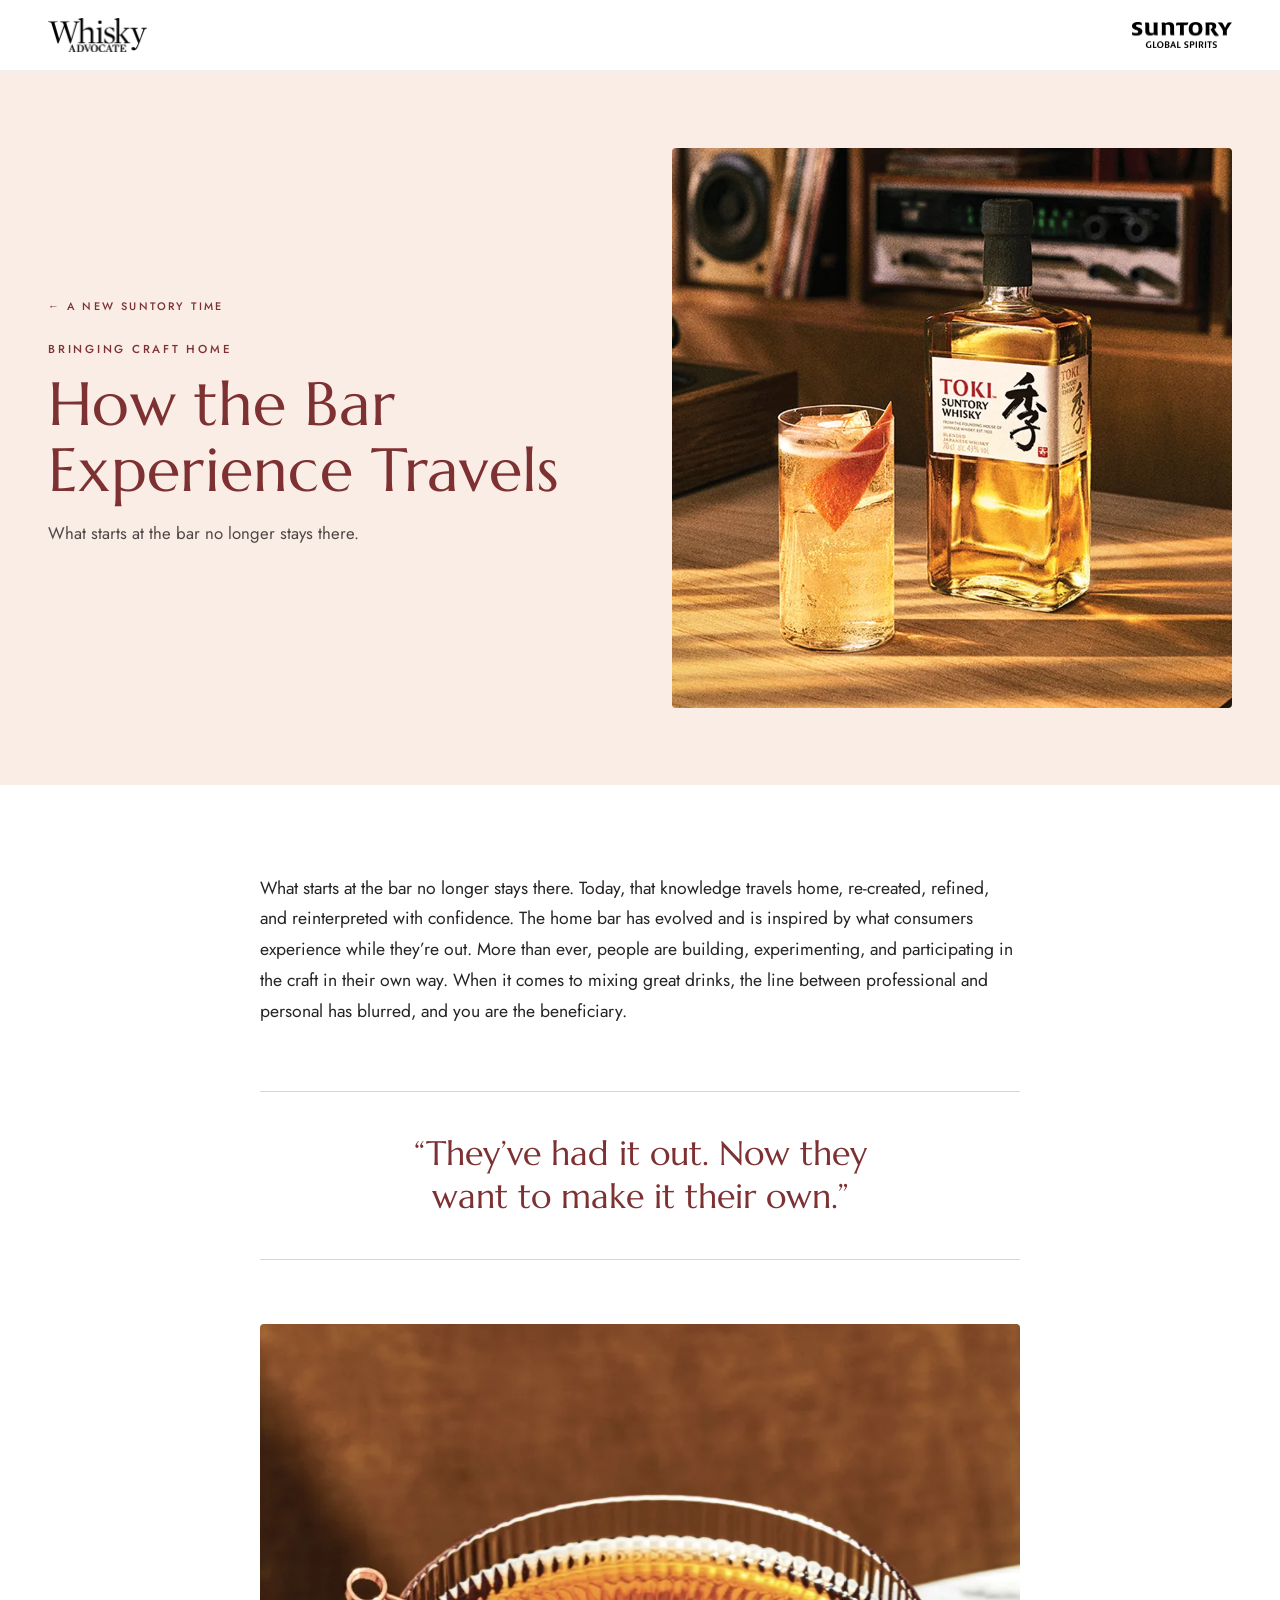
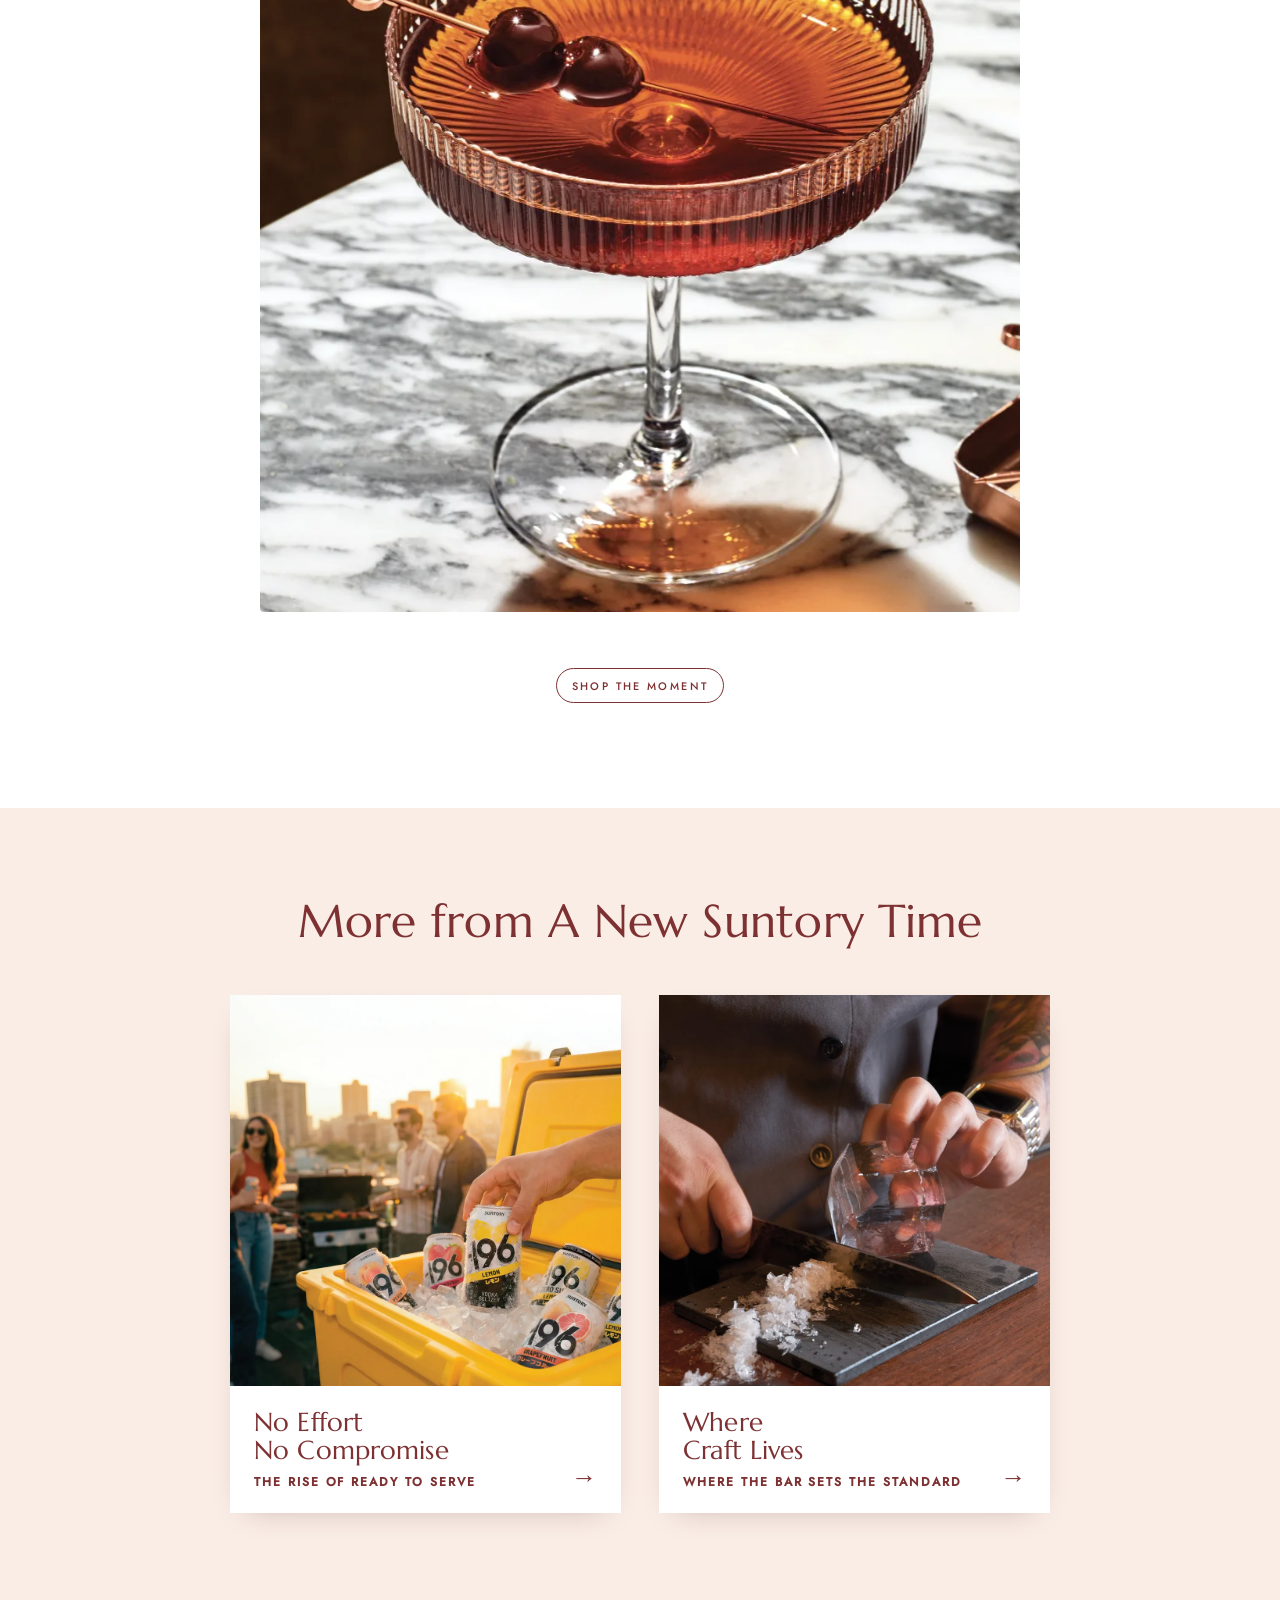
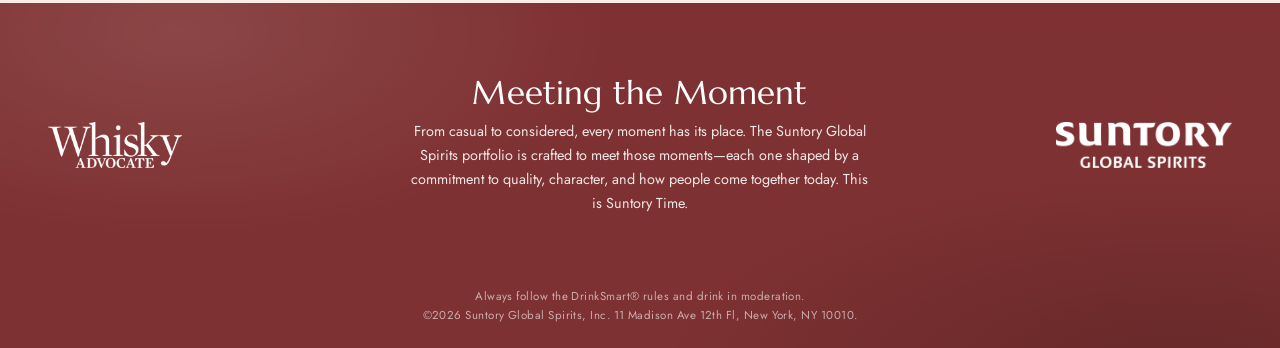
==== commit 8a8db62e: "Fix Shop button clicks, remove brand strip, swap Sipsmith image - Shop buttons: the pointer tilt rot" ====
--- a/articles/bringing-craft-home.html
+++ b/articles/bringing-craft-home.html
@@ -72,10 +72,6 @@
       </div>
     </article>
 
-  <div class="marquee marquee--light" aria-hidden="true">
-    <div class="marquee__track"><span>Suntory Time</span><span>Jim Beam</span><span>Maker’s Mark</span><span>Basil Hayden</span><span>Knob Creek</span><span>Hibiki</span><span>Toki</span><span>Roku</span><span>Haku</span><span>Laphroaig</span><span>Hornitos</span><span>-196</span><span>On The Rocks</span><span>Sipsmith</span><span>Suntory Time</span><span>Jim Beam</span><span>Maker’s Mark</span><span>Basil Hayden</span><span>Knob Creek</span><span>Hibiki</span><span>Toki</span><span>Roku</span><span>Haku</span><span>Laphroaig</span><span>Hornitos</span><span>-196</span><span>On The Rocks</span><span>Sipsmith</span></div>
-  </div>
-
     <section class="section section--tight more">
       <div class="container">
         <div class="more__head reveal">
--- a/assets/css/style.css
+++ b/assets/css/style.css
@@ -131,8 +131,6 @@
 .hero__art img {
   height: 100%; width: auto; display: block;
   mix-blend-mode: multiply;
-  -webkit-mask-image: linear-gradient(to right, transparent 0, #000 5%);
-          mask-image: linear-gradient(to right, transparent 0, #000 5%);
 }
 
 .js .hero__art { opacity: 0; }
@@ -251,8 +249,8 @@
   transition: transform 0.5s var(--ease-out), box-shadow 0.5s var(--ease-out);
 }
 .story:hover, .story:focus-visible { text-decoration: none; transform: translateY(-6px); box-shadow: 0 34px 50px -30px rgba(94, 35, 37, 0.5); }
-.story__media { aspect-ratio: 4 / 3; overflow: hidden; }
-.story__media img { width: 100%; height: 100%; object-fit: cover; object-position: 50% 88%; }
+.story__media { aspect-ratio: 1; overflow: hidden; }
+.story__media img { width: 100%; height: 100%; object-fit: cover; object-position: 50% 50%; }
 .story__body { padding: 1.4rem 1.5rem 1.4rem; display: grid; grid-template-columns: 1fr auto; column-gap: 1rem; align-items: end; flex: 1; }
 .story__body h3 { margin: 0 0 0.5rem; font-size: clamp(1.35rem, 2vw, 1.75rem); line-height: 1.1; min-height: 2.2em; display: flex; align-items: flex-end; }
 .story__body .label { font-size: 0.76rem; font-weight: 700; letter-spacing: 0.16em; line-height: 1.5; }
@@ -271,13 +269,14 @@
 .drink__media { position: relative; aspect-ratio: 4 / 5; overflow: hidden; }
 .drink__media img { position: absolute; top: 4%; left: 6%; width: 88%; height: 92%; object-fit: contain; object-position: center bottom; transition: transform 0.9s var(--ease-out), filter 0.5s var(--ease); }
 .drink:hover .drink__media img, .drink.is-open .drink__media img { transform: scale(1.04); }
+.drink--small .drink__media img { top: 24%; height: 72%; }   /* -196: can + highball read too large next to full bottles */
 .drink__label { padding: 0.75rem 0.5rem 0.9rem; text-align: center; margin: 0; font-weight: 500; font-size: 0.8rem; letter-spacing: 0.06em; color: var(--ink); line-height: 1.35; }
 .drink__label small { display: block; font-weight: 500; font-size: 0.8rem; color: var(--ink); letter-spacing: 0.06em; }
 
 .drink__toggle { position: absolute; inset: 0; width: 100%; height: 100%; background: transparent; border: 0; padding: 0; margin: 0; cursor: pointer; z-index: 2; color: transparent; font: inherit; border-radius: 4px; }
 .drink__toggle:focus-visible { outline: 2px solid var(--burgundy); outline-offset: 2px; }
 .drink__reveal {
-  position: absolute; inset: 0; z-index: 3; border-radius: 4px;
+  position: absolute; inset: 0; z-index: 10; border-radius: 4px; isolation: isolate;
   background: rgba(126, 49, 50, 0.95); color: var(--white);
   padding: clamp(0.9rem, 2vw, 1.4rem); display: flex; flex-direction: column; justify-content: center; gap: 0.6rem;
   opacity: 0; transform: translateY(12px); transition: opacity 0.4s var(--ease), transform 0.5s var(--ease-out); pointer-events: none;
@@ -292,8 +291,7 @@
 .drink__label { transition: opacity 0.3s var(--ease); }
 .drink.is-open .drink__label { opacity: 0; }
 @media (hover: hover) and (pointer: fine) { .drink:hover .drink__label, .drink:focus-within .drink__label { opacity: 0; } }
-.drink.is-open .drink__toggle { z-index: 4; }
-.drink.is-open .drink__reveal { z-index: 5; }
+.drink.is-open .drink__toggle { z-index: 4; pointer-events: none; }
 .drink.is-open .drink__reveal .btn { position: relative; z-index: 6; }
 .drink__close { display: none; position: absolute; top: 0.5rem; right: 0.5rem; z-index: 7; width: 32px; height: 32px; place-items: center; border-radius: 50%; background: rgba(255, 255, 255, 0.18); color: var(--white); border: 0; cursor: pointer; font-size: 1.1rem; line-height: 1; }
 .drink.is-open .drink__close { display: grid; }
@@ -315,9 +313,10 @@
 
 /* Tilt + glare (hover devices only) */
 @media (hover: hover) and (pointer: fine) {
-  .drinks__grid { perspective: 1200px; }
-  .drinks__grid .drink.is-visible { transform-style: preserve-3d; transform: rotateX(var(--rx, 0deg)) rotateY(var(--ry, 0deg)); transition: transform 0.18s ease-out, box-shadow 0.45s var(--ease), opacity 0.9s var(--ease); }
-  .drinks__grid .drink.is-visible:hover, .drinks__grid .drink.is-visible.is-open { transform: translateY(-4px) rotateX(var(--rx, 0deg)) rotateY(var(--ry, 0deg)); box-shadow: 0 30px 50px -30px rgba(94, 35, 37, 0.5); }
+  /* No pointer tilt: it moved the Shop button away from the cursor. Lift + glare only. */
+  .drinks__grid .drink.is-visible { transition: transform 0.45s var(--ease-out), box-shadow 0.45s var(--ease), opacity 0.9s var(--ease); }
+  .drink:hover .drink__toggle, .drink:focus-within .drink__toggle { pointer-events: none; }
+  .drinks__grid .drink.is-visible:hover, .drinks__grid .drink.is-visible.is-open { transform: translateY(-4px); box-shadow: 0 30px 50px -30px rgba(94, 35, 37, 0.5); }
   .drink__glare { position: absolute; inset: 0; z-index: 8; pointer-events: none; border-radius: inherit; background: radial-gradient(circle at var(--gx, 50%) var(--gy, 50%), rgba(255, 255, 255, 0.35), rgba(255, 255, 255, 0) 55%); opacity: 0; transition: opacity 0.4s var(--ease); mix-blend-mode: soft-light; }
   .drink:hover .drink__glare { opacity: 1; }
 }
